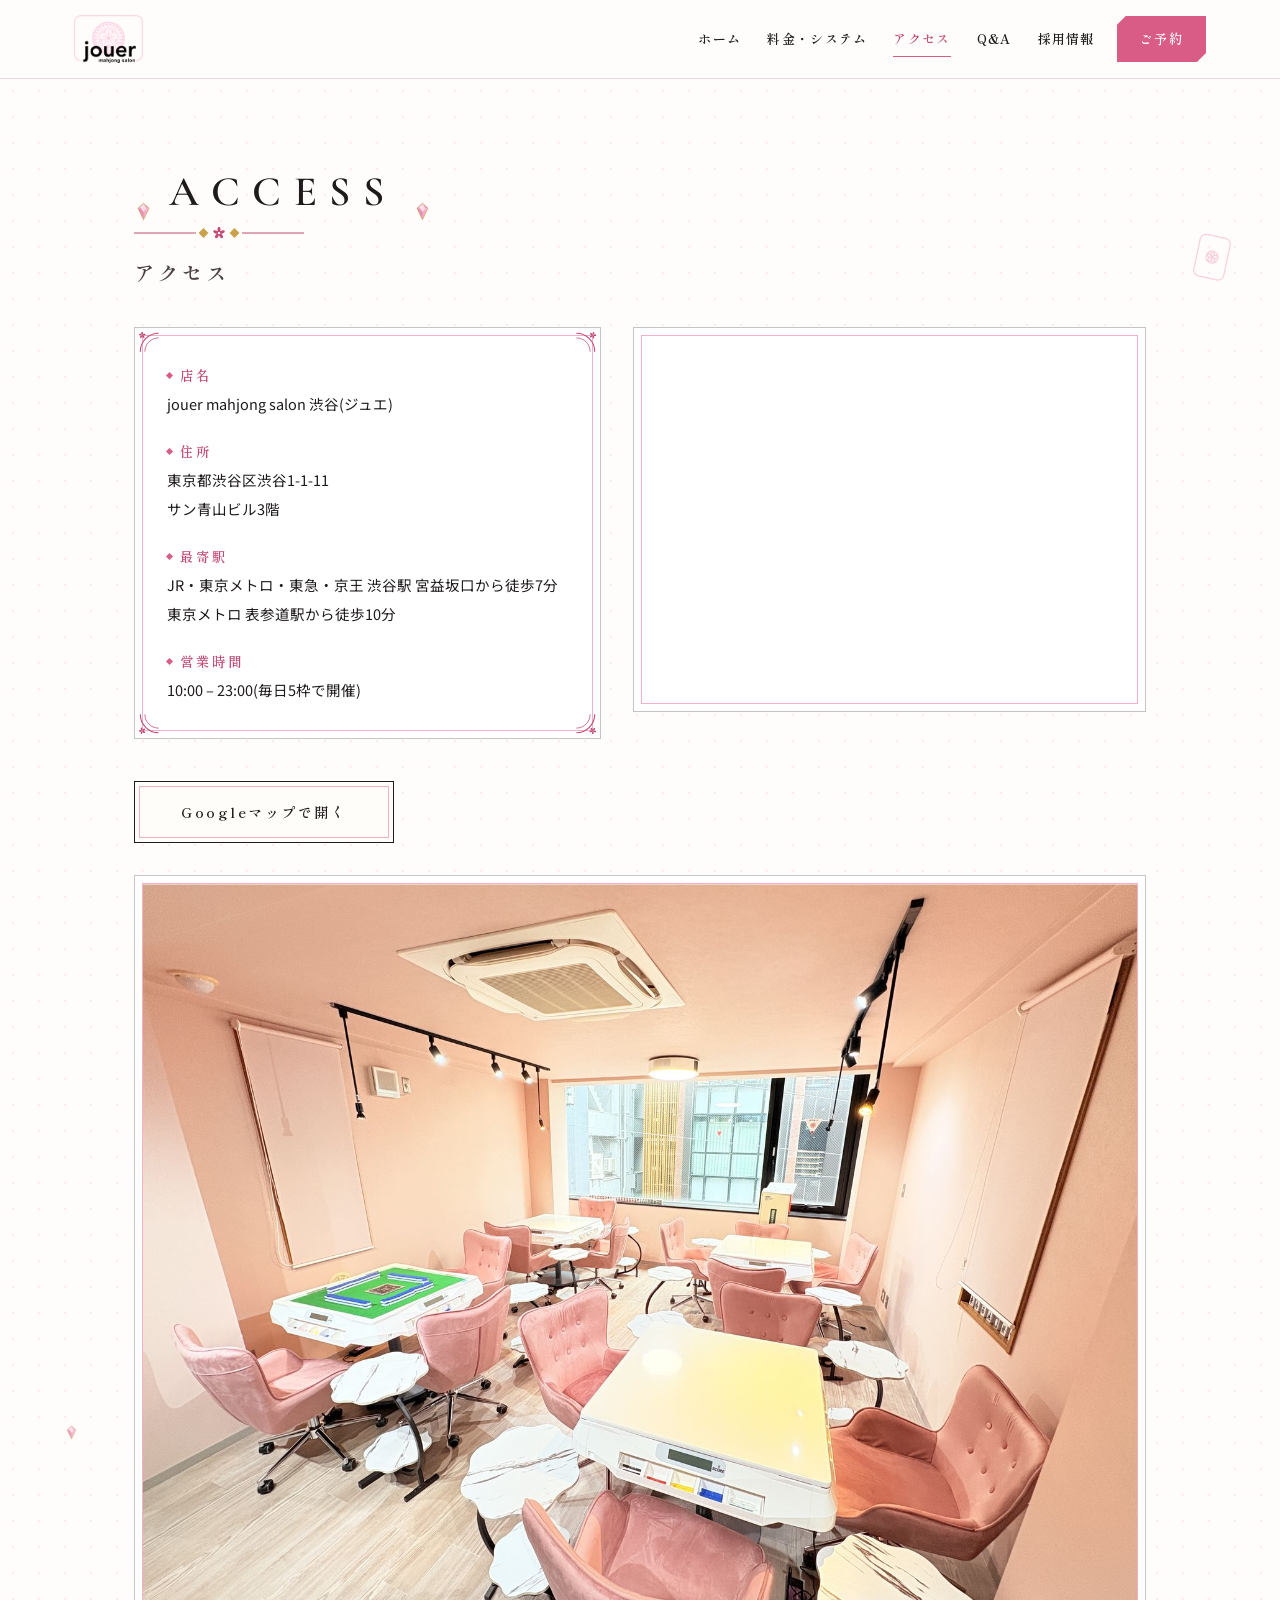
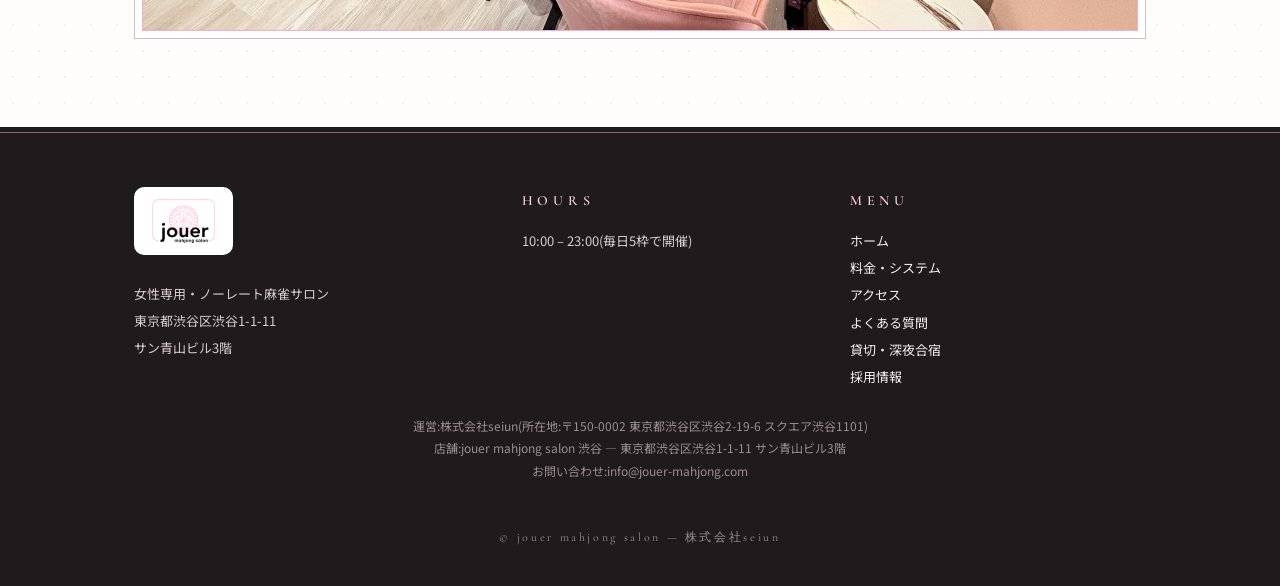
==== access.html @ c9dafcd5 "料金体系全面改定:1人あたり課金へ転換(v22 phase1: price/index/faq) 旧おひとり参加レッスン(人数連動精算)・お友だちとレッスン・セット利用を廃止し、 講習パック3種(初級" ====
<!DOCTYPE html>
<html lang="ja">
<head>
<meta charset="UTF-8">
<meta name="viewport" content="width=device-width, initial-scale=1.0">
<title>アクセス|jouer mahjong salon 渋谷</title>
<meta name="description" content="渋谷の女性専用・ノーレート麻雀サロン jouer(ジュエ)。1卓に1人のトレーナーがついて、ゼロから麻雀を楽しく学べます。賭け事なし・初心者歓迎。">
<!-- ▼▼ 正式公開時にこの1行を削除 ▼▼ -->
<meta name="robots" content="noindex,nofollow">
<link rel="icon" href="logo.png">
<link rel="apple-touch-icon" href="logo.png">
<meta property="og:type" content="website">
<meta property="og:title" content="アクセス|jouer mahjong salon 渋谷">
<meta property="og:description" content="渋谷の女性専用・ノーレート麻雀サロン jouer(ジュエ)。1卓に1人のトレーナーがついて、ゼロから麻雀を楽しく学べます。賭け事なし・初心者歓迎。">
<meta property="og:image" content="https://jouer-mahjong.com/logo.png">

<link rel="preconnect" href="https://fonts.googleapis.com">
<link rel="preconnect" href="https://fonts.gstatic.com" crossorigin>
<link href="https://fonts.googleapis.com/css2?family=Shippori+Mincho:wght@500;600;700&family=Cormorant+Garamond:wght@500;600&family=Noto+Sans+JP:wght@400;500;700&display=swap" rel="stylesheet">
<link rel="stylesheet" href="style.css">
</head>
<body>
<header class="site-head">
  <i class="prog" id="prog" aria-hidden="true"></i>
  <div class="head-in">
    <a class="brand" href="index.html" aria-label="jouer mahjong salon 渋谷 ホーム">
      <img class="logo-img" src="logo.png" alt="jouer mahjong salon">
    </a>
    <nav class="gnav" aria-label="メイン">
      <a href="index.html">ホーム</a><a href="price.html">料金・システム</a><a href="access.html" class="on">アクセス</a><a href="faq.html">Q&amp;A</a><a href="recruit.html">採用情報</a>
      <a class="cta" href="reserve.html">ご予約</a>
    </nav>
  </div>
</header>
<main>

<section class="rel">
  <span class="deco" style="top:10%;right:4%;width:34px;transform:rotate(12deg);opacity:.55" aria-hidden="true"><span class="deco-in" style="--fd:8s"><svg viewBox="0 0 40 54" fill="none" stroke="#F2AFC8" stroke-width="1.5" xmlns="http://www.w3.org/2000/svg" aria-hidden="true"><rect x="2" y="2" width="36" height="50" rx="7"/><circle cx="20" cy="27" r="7"/><ellipse cx="20" cy="23.4" rx="1.7" ry="2.9" transform="rotate(0 20 27)"/><ellipse cx="20" cy="23.4" rx="1.7" ry="2.9" transform="rotate(72 20 27)"/><ellipse cx="20" cy="23.4" rx="1.7" ry="2.9" transform="rotate(144 20 27)"/><ellipse cx="20" cy="23.4" rx="1.7" ry="2.9" transform="rotate(216 20 27)"/><ellipse cx="20" cy="23.4" rx="1.7" ry="2.9" transform="rotate(288 20 27)"/></svg></span></span>
  <span class="deco" style="bottom:16%;left:5%;width:15px;opacity:.7" aria-hidden="true"><span class="deco-in" style="--fd:7s"><svg viewBox="0 0 24 24" xmlns="http://www.w3.org/2000/svg" aria-hidden="true"><polygon points="12,1.5 19,8 12,22.5 5,8" fill="#F09EC2"/><polygon points="12,1.5 15.8,8 12,12.5 8.2,8" fill="#FBD3E4"/><polygon points="5,8 8.2,8 12,12.5 12,22.5" fill="#E27DA4"/><polygon points="19,8 15.8,8 12,12.5" fill="#F7BAD4"/><polygon points="12,1.5 8.2,8 5,8" fill="#F4AACB"/><polygon points="12,1.5 15.8,8 19,8" fill="#E890B4"/><polygon points="12,1.5 19,8 12,22.5 5,8" fill="none" stroke="#C9A24B" stroke-width="0.9" stroke-linejoin="round"/><circle cx="9.7" cy="6.2" r="1.1" fill="#fff" opacity=".95"/></svg></span></span>
  <div class="wrap">
    <div class="sec-head" data-reveal><p class="sec-en"><span class="fl"><svg viewBox="0 0 24 24" xmlns="http://www.w3.org/2000/svg" aria-hidden="true"><polygon points="12,1.5 19,8 12,22.5 5,8" fill="#F09EC2"/><polygon points="12,1.5 15.8,8 12,12.5 8.2,8" fill="#FBD3E4"/><polygon points="5,8 8.2,8 12,12.5 12,22.5" fill="#E27DA4"/><polygon points="19,8 15.8,8 12,12.5" fill="#F7BAD4"/><polygon points="12,1.5 8.2,8 5,8" fill="#F4AACB"/><polygon points="12,1.5 15.8,8 19,8" fill="#E890B4"/><polygon points="12,1.5 19,8 12,22.5 5,8" fill="none" stroke="#C9A24B" stroke-width="0.9" stroke-linejoin="round"/><circle cx="9.7" cy="6.2" r="1.1" fill="#fff" opacity=".95"/></svg></span>ACCESS<span class="fl"><svg viewBox="0 0 24 24" xmlns="http://www.w3.org/2000/svg" aria-hidden="true"><polygon points="12,1.5 19,8 12,22.5 5,8" fill="#F09EC2"/><polygon points="12,1.5 15.8,8 12,12.5 8.2,8" fill="#FBD3E4"/><polygon points="5,8 8.2,8 12,12.5 12,22.5" fill="#E27DA4"/><polygon points="19,8 15.8,8 12,12.5" fill="#F7BAD4"/><polygon points="12,1.5 8.2,8 5,8" fill="#F4AACB"/><polygon points="12,1.5 15.8,8 19,8" fill="#E890B4"/><polygon points="12,1.5 19,8 12,22.5 5,8" fill="none" stroke="#C9A24B" stroke-width="0.9" stroke-linejoin="round"/><circle cx="9.7" cy="6.2" r="1.1" fill="#fff" opacity=".95"/></svg></span></p><div class="sec-orn"><svg viewBox="0 0 170 12" fill="none" xmlns="http://www.w3.org/2000/svg" aria-hidden="true"><line x1="0" y1="6" x2="62" y2="6" stroke="#C24A73" stroke-width="1"/><rect x="66" y="2.5" width="7" height="7" transform="rotate(45 69.5 6)" fill="#C9A24B"/><ellipse cx="85" cy="2.6" rx="1.5" ry="2.7" transform="rotate(0 85 6)" fill="#C24A73"/><ellipse cx="85" cy="2.6" rx="1.5" ry="2.7" transform="rotate(72 85 6)" fill="#C24A73"/><ellipse cx="85" cy="2.6" rx="1.5" ry="2.7" transform="rotate(144 85 6)" fill="#C24A73"/><ellipse cx="85" cy="2.6" rx="1.5" ry="2.7" transform="rotate(216 85 6)" fill="#C24A73"/><ellipse cx="85" cy="2.6" rx="1.5" ry="2.7" transform="rotate(288 85 6)" fill="#C24A73"/><circle cx="85" cy="6" r="1.1" fill="#fff"/><rect x="97" y="2.5" width="7" height="7" transform="rotate(45 100.5 6)" fill="#C9A24B"/><line x1="108" y1="6" x2="170" y2="6" stroke="#C24A73" stroke-width="1"/></svg></div><h2>アクセス</h2></div>
    <div class="acc-grid" style="margin-top:8px">
      <div class="frp " data-reveal="deal"><i class="cnr cnr1" aria-hidden="true"><svg viewBox="0 0 34 34" fill="none" xmlns="http://www.w3.org/2000/svg" aria-hidden="true"><path d="M3 27 C3 13.7 13.7 3 27 3" stroke="#C24A73" stroke-width="1.4"/><path d="M9 27 C9 17 17 9 27 9" stroke="#C24A73" stroke-width="1"/><ellipse cx="5.5" cy="2.9" rx="1.1" ry="1.9" transform="rotate(0 5.5 5.5)" fill="#C24A73"/><ellipse cx="5.5" cy="2.9" rx="1.1" ry="1.9" transform="rotate(72 5.5 5.5)" fill="#C24A73"/><ellipse cx="5.5" cy="2.9" rx="1.1" ry="1.9" transform="rotate(144 5.5 5.5)" fill="#C24A73"/><ellipse cx="5.5" cy="2.9" rx="1.1" ry="1.9" transform="rotate(216 5.5 5.5)" fill="#C24A73"/><ellipse cx="5.5" cy="2.9" rx="1.1" ry="1.9" transform="rotate(288 5.5 5.5)" fill="#C24A73"/><circle cx="5.5" cy="5.5" r=".9" fill="#C24A73"/></svg></i><i class="cnr cnr2" aria-hidden="true"><svg viewBox="0 0 34 34" fill="none" xmlns="http://www.w3.org/2000/svg" aria-hidden="true"><path d="M3 27 C3 13.7 13.7 3 27 3" stroke="#C24A73" stroke-width="1.4"/><path d="M9 27 C9 17 17 9 27 9" stroke="#C24A73" stroke-width="1"/><ellipse cx="5.5" cy="2.9" rx="1.1" ry="1.9" transform="rotate(0 5.5 5.5)" fill="#C24A73"/><ellipse cx="5.5" cy="2.9" rx="1.1" ry="1.9" transform="rotate(72 5.5 5.5)" fill="#C24A73"/><ellipse cx="5.5" cy="2.9" rx="1.1" ry="1.9" transform="rotate(144 5.5 5.5)" fill="#C24A73"/><ellipse cx="5.5" cy="2.9" rx="1.1" ry="1.9" transform="rotate(216 5.5 5.5)" fill="#C24A73"/><ellipse cx="5.5" cy="2.9" rx="1.1" ry="1.9" transform="rotate(288 5.5 5.5)" fill="#C24A73"/><circle cx="5.5" cy="5.5" r=".9" fill="#C24A73"/></svg></i><i class="cnr cnr3" aria-hidden="true"><svg viewBox="0 0 34 34" fill="none" xmlns="http://www.w3.org/2000/svg" aria-hidden="true"><path d="M3 27 C3 13.7 13.7 3 27 3" stroke="#C24A73" stroke-width="1.4"/><path d="M9 27 C9 17 17 9 27 9" stroke="#C24A73" stroke-width="1"/><ellipse cx="5.5" cy="2.9" rx="1.1" ry="1.9" transform="rotate(0 5.5 5.5)" fill="#C24A73"/><ellipse cx="5.5" cy="2.9" rx="1.1" ry="1.9" transform="rotate(72 5.5 5.5)" fill="#C24A73"/><ellipse cx="5.5" cy="2.9" rx="1.1" ry="1.9" transform="rotate(144 5.5 5.5)" fill="#C24A73"/><ellipse cx="5.5" cy="2.9" rx="1.1" ry="1.9" transform="rotate(216 5.5 5.5)" fill="#C24A73"/><ellipse cx="5.5" cy="2.9" rx="1.1" ry="1.9" transform="rotate(288 5.5 5.5)" fill="#C24A73"/><circle cx="5.5" cy="5.5" r=".9" fill="#C24A73"/></svg></i><i class="cnr cnr4" aria-hidden="true"><svg viewBox="0 0 34 34" fill="none" xmlns="http://www.w3.org/2000/svg" aria-hidden="true"><path d="M3 27 C3 13.7 13.7 3 27 3" stroke="#C24A73" stroke-width="1.4"/><path d="M9 27 C9 17 17 9 27 9" stroke="#C24A73" stroke-width="1"/><ellipse cx="5.5" cy="2.9" rx="1.1" ry="1.9" transform="rotate(0 5.5 5.5)" fill="#C24A73"/><ellipse cx="5.5" cy="2.9" rx="1.1" ry="1.9" transform="rotate(72 5.5 5.5)" fill="#C24A73"/><ellipse cx="5.5" cy="2.9" rx="1.1" ry="1.9" transform="rotate(144 5.5 5.5)" fill="#C24A73"/><ellipse cx="5.5" cy="2.9" rx="1.1" ry="1.9" transform="rotate(216 5.5 5.5)" fill="#C24A73"/><ellipse cx="5.5" cy="2.9" rx="1.1" ry="1.9" transform="rotate(288 5.5 5.5)" fill="#C24A73"/><circle cx="5.5" cy="5.5" r=".9" fill="#C24A73"/></svg></i><dl class="def">
        <dt>店名</dt>
        <dd>jouer mahjong salon 渋谷(ジュエ)</dd>
        <dt>住所</dt>
        <dd>東京都渋谷区渋谷1-1-11<br>サン青山ビル3階</dd>
        <dt>最寄駅</dt>
        <dd>JR・東京メトロ・東急・京王 渋谷駅 宮益坂口から徒歩7分<br>東京メトロ 表参道駅から徒歩10分</dd>
        <dt>営業時間</dt>
        <dd>10:00 – 23:00(毎日5枠で開催)</dd>
      </dl></div>
      <div class="map-frame" data-reveal>
        <iframe src="https://maps.google.com/maps?q=jouer%20mahjong%20salon%20%E6%B8%8B%E8%B0%B7%E5%8C%BA%E6%B8%8B%E8%B0%B71-1-11&z=17&output=embed" loading="lazy" title="jouer mahjong salon 渋谷の地図" referrerpolicy="no-referrer-when-downgrade"></iframe>
      </div>
      <!-- ▼▼ 編集OK:Googleマップ共有リンク 差し替え済み ▼▼ -->
      <p style="margin-top:10px"><a class="btn" href="https://share.google/EX7jSMPCL6X9i9RC0" target="_blank" rel="noopener">Googleマップで開く</a></p>
      <!-- ▲▲ 編集OK ▲▲ -->
    </div>
    <div class="photo-frame" data-reveal style="margin-top:32px"><img src="interior.jpg" alt="jouerの店内。ピンクを基調とした空間に全自動麻雀卓が並ぶ" loading="lazy"></div>
  </div>
</section>
</main>
<footer>
  <div class="wrap">
    <div class="foot-grid">
      <div>
        <span class="foot-logo"><img src="logo.png" alt="jouer mahjong salon"></span>
        <!-- ▼▼ 編集OK:住所 ▼▼ -->
        <p style="margin-top:16px">女性専用・ノーレート麻雀サロン<br>東京都渋谷区渋谷1-1-11<br>サン青山ビル3階</p>
        <!-- ▲▲ 編集OK:住所 ▲▲ -->
      </div>
      <div>
        <h4>HOURS</h4>
        <!-- ▼▼ 編集OK:営業時間 ▼▼ -->
        <p>10:00 – 23:00(毎日5枠で開催)</p>
        <!-- ▲▲ 編集OK:営業時間 ▲▲ -->
      </div>
      <div>
        <h4>MENU</h4>
        <ul>
          <li><a href="index.html">ホーム</a></li>
          <li><a href="price.html">料金・システム</a></li>
          <li><a href="access.html">アクセス</a></li>
          <li><a href="faq.html">よくある質問</a></li>
          <li><a href="index.html#charter">貸切・深夜合宿</a></li>
          <li><a href="recruit.html">採用情報</a></li>
        </ul>
      </div>
    </div>
    <!-- ▼▼ 編集OK:運営者情報 ▼▼ -->
    <p style="text-align:center;font-size:12px;color:#9a8d93;margin-top:24px;line-height:1.9">運営:株式会社seiun(所在地:〒150-0002 東京都渋谷区渋谷2-19-6 スクエア渋谷1101)<br>店舗:jouer mahjong salon 渋谷 — 東京都渋谷区渋谷1-1-11 サン青山ビル3階<br>お問い合わせ:<a href="mailto:info@jouer-mahjong.com" style="color:#9a8d93">info@jouer-mahjong.com</a></p>
    <!-- ▲▲ 編集OK:運営者情報 ▲▲ -->
    <p class="copy">© jouer mahjong salon — 株式会社seiun</p>
  </div>
  <script src="app.js"></script>
</footer>
</body>
</html>
---- style.css ----
/* ============================================
   jouer 公式サイト スタイルシート
   色や余白は下の :root の変数を書き換えると
   サイト全体に反映されます
   ============================================ */

:root{
  --pink:#F7CFDD; --pink-mid:#F2AFC8; --pink-soft:#FBE9F0; --pink-bg:#FDF2F6;
  --ivory:#FFFDFA; --ivory2:#F6EFDF; --paper:#FFFDFB;
  --ink:#1F1B1C; --rose:#D95C86; --rose-deep:#C24A73;
  --gold:#C9A24B; --gold-l:#E8D19A;
  --gray:#8C8288; --line:#F2D8E2; --hair:rgba(31,27,28,.26);
  --disp:'Shippori Mincho','Noto Serif JP',serif;
  --latin:'Cormorant Garamond',serif;
  --body:'Noto Sans JP',sans-serif;
  --ease:cubic-bezier(.22,1,.36,1);
  --spring:cubic-bezier(.34,1.45,.64,1);
}
*{margin:0;padding:0;box-sizing:border-box}
html{scroll-behavior:smooth}
body{
  font-family:var(--body);color:var(--ink);line-height:2;font-size:15px;
  background-color:var(--paper);
  background-image:radial-gradient(rgba(242,175,200,.25) 1px,transparent 1.4px);
  background-size:26px 26px;
  -webkit-font-smoothing:antialiased;
}
img{max-width:100%;display:block}
a{color:var(--rose-deep);text-decoration:none}
a:hover{opacity:.8}
::selection{background:var(--pink);color:var(--ink)}
:focus-visible{outline:3px solid var(--rose);outline-offset:2px}
.wrap{max-width:1060px;margin:0 auto;padding:0 24px;position:relative;z-index:2}
.rel{position:relative;overflow:hidden}

/* ══ 牌(実物の牌のみに使用・平面の二重罫意匠) ══ */
.pai{
  position:relative;
  background:var(--ivory);
  border:1px solid var(--hair);
  border-radius:10px;
  box-shadow:0 4px 14px rgba(217,92,134,.08);
}
.pai::before{
  content:"";position:absolute;inset:4px;
  border:1px solid var(--pink-mid);border-radius:6px;
  pointer-events:none;
}
.pai-back{
  background:var(--pink-soft);
  border:1px solid rgba(194,74,115,.4);
}
.pai-back::before{border-color:#E9A8C2}

/* ══ 装飾フレーム(コンテンツパネル) ══ */
.frp{
  position:relative;background:#fff;border:1px solid var(--hair);
  padding:34px 32px;
  transition:transform .45s var(--ease),box-shadow .45s var(--ease);
}
.frp::before{
  content:"";position:absolute;inset:7px;border:1px solid var(--pink-mid);pointer-events:none;
}
.frp:hover{transform:translateY(-4px);box-shadow:0 18px 34px rgba(217,92,134,.14)}
.cnr{position:absolute;width:26px;height:26px;z-index:1;pointer-events:none}
.cnr svg{width:100%;height:100%;display:block}
.cnr1{top:3px;left:3px}
.cnr2{top:3px;right:3px;transform:rotate(90deg)}
.cnr3{bottom:3px;right:3px;transform:rotate(180deg)}
.cnr4{bottom:3px;left:3px;transform:rotate(270deg)}
.frp-soft{background:var(--ivory)}

/* ══ 浮遊デコ ══ */
.deco{position:absolute;pointer-events:none;z-index:1}
.deco svg{width:100%;height:100%;display:block}
.deco-in{animation:flo var(--fd,8s) ease-in-out infinite alternate}
@keyframes flo{from{transform:translateY(-7px) rotate(-1.5deg)}to{transform:translateY(9px) rotate(1.5deg)}}

/* ══ header ══ */
.site-head{position:sticky;top:0;z-index:60;background:rgba(255,253,251,.94);backdrop-filter:blur(8px);border-bottom:1px solid var(--line);transition:box-shadow .3s}
.site-head.sc{box-shadow:0 4px 18px rgba(217,92,134,.10)}
.head-in{display:flex;align-items:center;justify-content:space-between;gap:12px;padding:15px 24px;max-width:1180px;margin:0 auto;transition:padding .3s}
.site-head.sc .head-in{padding-top:9px;padding-bottom:9px}
.brand{display:flex;align-items:center;gap:11px;color:var(--ink)}
.brand svg{width:36px;height:36px;flex:none;transition:transform .6s var(--ease)}
.brand:hover svg{transform:rotate(72deg)}
.brand:hover{opacity:1}
.brand .bn{font-family:var(--latin);font-weight:600;font-size:26px;letter-spacing:.06em;line-height:1}
.brand .bs{font-family:var(--latin);font-weight:500;font-size:10.5px;letter-spacing:.3em;color:var(--gray);display:block;margin-top:2px}
.gnav{display:flex;align-items:center;gap:2px;flex-wrap:wrap;justify-content:flex-end}
.gnav a{font-family:var(--disp);font-weight:600;font-size:13px;letter-spacing:.1em;color:var(--ink);padding:8px 12px;position:relative;transition:color .25s}
.gnav a::after{content:"";position:absolute;left:12px;right:12px;bottom:3px;height:1px;background:var(--rose);transform:scaleX(0);transform-origin:center;transition:transform .3s var(--ease)}
.gnav a:hover{opacity:1;color:var(--rose-deep)}
.gnav a:hover::after{transform:scaleX(1)}
.gnav a.on{color:var(--rose-deep)}
.gnav a.on::after{transform:scaleX(1)}
.gnav a.cta{background:var(--rose);color:#fff;padding:10px 22px;margin-left:8px;letter-spacing:.16em;
  clip-path:polygon(9px 0,100% 0,100% calc(100% - 9px),calc(100% - 9px) 100%,0 100%,0 9px);
  transition:background .25s}
.gnav a.cta::after{display:none}
.gnav a.cta:hover{background:var(--rose-deep);color:#fff}

/* ══ opening(理牌) ══ */
.open-ov{display:none}
.op-show .open-ov{
  display:flex;position:fixed;inset:0;z-index:100;
  background-color:var(--pink-bg);
  background-image:radial-gradient(rgba(242,175,200,.3) 1px,transparent 1.4px);
  background-size:26px 26px;
  flex-direction:column;align-items:center;justify-content:center;gap:36px;cursor:pointer;
  transition:opacity .45s ease,visibility .45s;
}
.open-ov.end{opacity:0;visibility:hidden;pointer-events:none}
.op-tiles{display:flex;gap:12px}
.op-t{width:52px;height:70px;border-radius:10px;opacity:0}
.op-show .op-t{animation:riipai .65s var(--spring) forwards}
.op-t:nth-child(1){animation-delay:.05s;--sx:-70px;--sr:-24deg}
.op-t:nth-child(2){animation-delay:.15s;--sx:40px;--sr:18deg}
.op-t:nth-child(3){animation-delay:.25s;--sx:-30px;--sr:12deg}
.op-t:nth-child(4){animation-delay:.35s;--sx:60px;--sr:-16deg}
.op-t:nth-child(5){animation-delay:.45s;--sx:-50px;--sr:22deg}
@keyframes riipai{
  from{opacity:0;transform:translate(var(--sx),-46px) rotate(var(--sr))}
  to{opacity:1;transform:translate(0,0) rotate(0)}
}
.op-t .om{position:absolute;inset:0;display:grid;place-items:center}
.op-t .om svg{width:60%;height:auto}
.op-brand{display:flex;align-items:center;gap:14px;opacity:0;animation:fadeUp .7s var(--ease) 1s forwards}
.op-brand svg{width:46px;height:46px}
.op-brand span{font-family:var(--latin);font-weight:600;font-size:40px;letter-spacing:.08em}
.op-skip{font-family:var(--latin);font-size:12px;color:var(--gray);letter-spacing:.34em;opacity:0;animation:fadeUp .6s ease 1.3s forwards}

/* ══ buttons ══ */
.btn{
  position:relative;display:inline-block;
  font-family:var(--disp);font-weight:600;font-size:14px;letter-spacing:.18em;
  padding:16px 46px;border:1px solid var(--ink);background:var(--ivory);color:var(--ink);
  transition:background .3s,color .3s,border-color .3s,transform .15s;
}
.btn::before{content:"";position:absolute;inset:4px;border:1px solid var(--pink-mid);pointer-events:none;transition:border-color .3s}
.btn:hover{background:var(--rose);color:#fff;border-color:var(--rose);opacity:1;transform:translateY(-2px)}
.btn:hover::before{border-color:rgba(255,255,255,.55)}
.btn-fill{background:var(--rose);color:#fff;border-color:var(--rose)}
.btn-fill::before{border-color:rgba(255,255,255,.55)}
.btn-fill:hover{background:var(--rose-deep);border-color:var(--rose-deep)}

/* ══ sections / 見出し ══ */
section{padding:88px 0}
.sec-head{margin-bottom:34px}
.sec-head.ctr{text-align:center}
.sec-en{font-family:var(--latin);font-weight:600;font-size:clamp(30px,4.6vw,42px);letter-spacing:.3em;line-height:1.2;display:flex;align-items:center;gap:16px}
.sec-head.ctr .sec-en{justify-content:center}
.sec-en .fl{width:19px;height:19px;flex:none;opacity:.85}
.sec-orn{margin:10px 0 12px;height:12px;display:flex}
.sec-head.ctr .sec-orn{justify-content:center}
.sec-orn svg{height:12px;width:170px}
h2{font-family:var(--disp);font-weight:600;font-size:clamp(17px,2.4vw,21px);letter-spacing:.14em;color:#4a4145}
h3{font-family:var(--disp);font-weight:600;font-size:17.5px;letter-spacing:.06em}
.lead{max-width:640px;color:#4a4145;font-size:14.5px}
.sec-head.ctr .lead{margin:14px auto 0}
.no-chips{display:flex;justify-content:center;flex-wrap:wrap;gap:10px;margin:16px 0 18px}
.no-chip{position:relative;display:inline-block;padding:9px 20px;border:1px solid var(--hair);background:#fff;font-family:var(--disp);font-weight:600;font-size:13px;letter-spacing:.1em;color:var(--ink)}
.no-chip::before{content:"";position:absolute;inset:4px;border:1px solid var(--pink-mid);pointer-events:none}
.no-chip::after{content:"";position:absolute;inset:0;pointer-events:none;background:linear-gradient(to top right,transparent calc(50% - 1.2px),var(--pink-mid) calc(50% - 1.2px),var(--pink-mid) calc(50% + 1.2px),transparent calc(50% + 1.2px))}

/* ══ hero ══ */
.hero{position:relative;overflow:hidden;background:var(--pink-bg);padding:108px 0 100px;border-bottom:1px solid var(--line)}
.hero .wrap{position:relative;z-index:2}
#petals{position:absolute;inset:0;z-index:1;pointer-events:none}
.hero-mark{position:absolute;right:-140px;top:50%;width:540px;height:540px;opacity:.55;pointer-events:none;transform:translateY(calc(-50% + var(--py,0px)))}
.mark-in{opacity:0;animation:markIn 1.3s .1s var(--ease) forwards}
.hero-mark svg{width:100%;height:100%;animation:spin 140s linear infinite}
@keyframes spin{to{transform:rotate(360deg)}}
@keyframes markIn{from{opacity:0;transform:scale(.82)}to{opacity:1;transform:scale(1)}}
.hero-note{font-family:var(--latin);font-weight:600;font-size:14px;letter-spacing:.42em;color:var(--rose-deep);text-transform:uppercase;display:flex;align-items:center;gap:12px}
.hero-note .fl{width:15px;height:15px}
h1{font-family:var(--disp);font-weight:700;font-size:clamp(30px,5.4vw,47px);line-height:1.72;letter-spacing:.1em;margin:20px 0 22px}
.u{background:linear-gradient(transparent 72%,var(--pink) 72%)}
.ln{display:block;overflow:hidden;padding-bottom:.1em;margin-bottom:-.1em}
.ln>span{display:inline-block;transform:translateY(115%);animation:rise 1s var(--ease) forwards}
.ln:nth-child(1)>span{animation-delay:.2s}
.ln:nth-child(2)>span{animation-delay:.38s}
@keyframes rise{to{transform:translateY(0)}}
.hero p,.hero-btns,.hero-tags,.hero-note{opacity:0;animation:fadeUp .8s var(--ease) forwards}
.hero-note{animation-delay:.08s}
.hero p{animation-delay:.68s}
.hero-btns{animation-delay:.85s}
.hero-tags{animation-delay:1.02s}
@keyframes fadeUp{from{opacity:0;transform:translateY(20px)}to{opacity:1;transform:none}}
.hero p{max-width:540px;color:#4a4145;font-size:14.5px}
.hero-btns{display:flex;gap:16px;flex-wrap:wrap;margin-top:34px}
.hero-tags{display:flex;gap:10px;flex-wrap:wrap;margin-top:28px}
.hero-tags span,.chips span{
  font-family:var(--disp);font-weight:600;font-size:12px;letter-spacing:.1em;
  background:#fff;border:1px solid var(--rose);color:var(--rose-deep);padding:6px 16px;
  clip-path:polygon(8px 0,100% 0,100% calc(100% - 8px),calc(100% - 8px) 100%,0 100%,0 8px);
}
.hero-tags span{opacity:0;transform:scale(.5);animation:pop .55s var(--spring) forwards}
.hero-tags span:nth-child(1){animation-delay:1.06s}
.hero-tags span:nth-child(2){animation-delay:1.16s}
.hero-tags span:nth-child(3){animation-delay:1.26s}
.hero-tags span:nth-child(4){animation-delay:1.36s}
@keyframes pop{to{opacity:1;transform:scale(1)}}

/* ══ marquee ══ */
.marquee{overflow:hidden;border-block:1px solid var(--hair);padding:16px 0;background:#fff;position:relative}
.marquee::before,.marquee::after{content:"";position:absolute;left:0;right:0;height:1px;background:var(--pink-mid)}
.marquee::before{top:4px}.marquee::after{bottom:4px}
.mq-track{display:flex;align-items:center;gap:40px;width:max-content;animation:mq 30s linear infinite}
.mq-track span{font-family:var(--latin);font-weight:600;letter-spacing:.4em;font-size:14px;color:var(--ink);white-space:nowrap}
.mq-track svg{width:15px;height:15px;flex:none}
@keyframes mq{to{transform:translateX(-50%)}}

/* ══ scroll reveal ══ */
.js [data-reveal]{opacity:0;transform:translateY(36px);transition:opacity .8s var(--ease),transform .8s var(--ease)}
.js [data-reveal="deal"]{transform:translateY(52px) rotate(3.5deg) scale(.95);transition:opacity .7s var(--ease),transform .7s var(--spring)}
.js [data-reveal].in{opacity:1;transform:none}
.js .grid>[data-reveal]:nth-child(2){transition-delay:.12s}
.js .grid>[data-reveal]:nth-child(3){transition-delay:.24s}

/* ══ story(東南西北) ══ */
.story-head{text-align:center;padding-bottom:8px}
.chap{padding:100px 0;position:relative;overflow:hidden}
.chap:nth-of-type(even){background:var(--pink-bg)}
.chap-in{display:flex;gap:48px;align-items:flex-start}
.wind{flex:none;width:90px;height:120px;border-radius:12px;display:grid;place-items:center}
.wind svg{width:72%;height:auto}
.chap-body{max-width:580px}
.chap-ttl{font-family:var(--disp);font-weight:700;font-size:clamp(23px,3.4vw,30px);letter-spacing:.1em;margin:0 0 16px;line-height:1.7}
.chap p{color:#4a4145;font-size:14.5px}
.chips{display:flex;gap:10px;flex-wrap:wrap;margin-top:20px}
.chap:nth-of-type(even) .chips span{background:var(--ivory)}
.chap-deco{position:absolute;width:320px;height:320px;opacity:.16;pointer-events:none;right:-100px;bottom:-100px}
.chap:nth-of-type(even) .chap-deco{right:auto;left:-100px}

/* ══ スクロール進捗バー ══ */
.prog{position:absolute;left:0;bottom:-1px;height:2px;width:0;background:linear-gradient(90deg,var(--pink-mid),var(--rose));z-index:1;pointer-events:none}

/* ══ 写真ワイプ表示 ══ */
.js .photo-frame img{clip-path:inset(0 100% 0 0);transition:clip-path 1.1s var(--ease) .15s}
.js .photo-frame.in img{clip-path:inset(0 0 0 0)}

/* ══ 写真フレーム ══ */
.photo-frame{border:1px solid var(--hair);padding:8px;background:#fff;position:relative;margin-top:28px}
.photo-frame::before{content:"";position:absolute;inset:7px;border:1px solid var(--pink-mid);pointer-events:none;z-index:1}
.photo-frame img{width:100%;display:block}

/* ══ スタッフ紹介 ══ */
.staff-card{text-align:center;padding:30px 22px}
.st-ph{width:130px;height:130px;border-radius:50%;overflow:hidden;margin:0 auto 18px;border:1px solid var(--hair);background:var(--pink-soft);display:grid;place-items:center;position:relative}
.st-ph::after{content:"";position:absolute;inset:4px;border:1px solid var(--pink-mid);border-radius:50%;pointer-events:none}
.st-ph img{width:100%;height:100%;object-fit:cover}
.st-ph svg{width:56%;height:auto}
.st-name{font-family:var(--disp);font-weight:700;font-size:17px;letter-spacing:.12em}
.st-role{font-family:var(--latin);font-weight:600;font-size:12px;letter-spacing:.3em;color:var(--rose-deep);margin-top:5px;text-transform:uppercase}
.st-cm{font-size:13px;color:#4a4145;margin-top:12px;text-align:left;line-height:1.9}

/* ══ 進行レール ══ */
.rail{position:fixed;right:16px;top:50%;transform:translateY(-50%);z-index:40;display:flex;flex-direction:column;gap:10px;opacity:0;pointer-events:none;transition:opacity .4s}
.rail.vis{opacity:1;pointer-events:auto}
.rail a{width:34px;height:44px;border-radius:7px;display:grid;place-items:center;background:#fff;border:1px solid var(--line);transition:all .3s var(--ease);opacity:.65}
.rail a svg{width:21px;height:auto}
.rail a.on{border-color:var(--rose);transform:scale(1.14);background:var(--ivory);opacity:1;box-shadow:inset 0 0 0 2px #fff,inset 0 0 0 3px var(--pink-mid)}

/* ══ 深夜麻雀合宿(夜セクション) ══ */
.night{
  background-color:#231D20;
  background-image:radial-gradient(rgba(232,209,154,.12) 1px,transparent 1.4px);
  background-size:26px 26px;
  color:#F5EEF1;position:relative;overflow:hidden;
  border-block:1px solid rgba(232,209,154,.35);
}
.night .sec-en{color:#F5EEF1}
.night h2{color:#CBB9C0}
.night .lead{color:#CBB9C0}
.night .frp{background:rgba(255,253,251,.04);border-color:rgba(232,209,154,.45)}
.night .frp::before{border-color:rgba(232,209,154,.3)}
.night .frp:hover{box-shadow:0 18px 34px rgba(0,0,0,.4)}
.night .cnr svg path,.night .cnr svg ellipse,.night .cnr svg circle{stroke:var(--gold-l);fill:none}
.night .cnr svg ellipse,.night .cnr svg circle{fill:var(--gold-l);stroke:none}
.night-grid{display:grid;grid-template-columns:1.15fr 1fr;gap:34px;align-items:center}
.night-detail dt{font-family:var(--latin);font-weight:600;font-size:13px;letter-spacing:.34em;color:var(--gold-l);margin-top:18px}
.night-detail dt:first-child{margin-top:0}
.night-detail dd{font-size:15px;color:#F5EEF1}
.night-detail .big{font-family:var(--latin);font-weight:600;font-size:30px;color:var(--gold-l)}
.night-detail .big i{font-style:normal;font-size:12px;color:#CBB9C0;margin-left:8px;font-family:var(--body)}
.night .btn{background:transparent;border-color:var(--gold-l);color:var(--gold-l)}
.night .btn::before{border-color:rgba(232,209,154,.35)}
.night .btn:hover{background:var(--gold);border-color:var(--gold);color:#231D20}
.night .prov{color:#9a8d93}

/* ══ 貸切・お問い合わせ ══ */
.contact-list{list-style:none;margin-top:22px;display:grid;gap:12px}
.contact-list li{display:flex;align-items:baseline;gap:14px;font-size:14.5px;border-bottom:1px solid var(--line);padding-bottom:12px}
.contact-list .cl{font-family:var(--latin);font-weight:600;font-size:12.5px;letter-spacing:.26em;color:var(--rose-deep);flex:none;width:120px}

/* ══ 時間単価(トップ料金) ══ */
.g3{grid-template-columns:repeat(3,1fr)}
.rate{text-align:center;padding:30px 20px}
.rate .rn{font-family:var(--disp);font-weight:600;font-size:15px;letter-spacing:.14em;display:block}
.rate .yen{font-family:var(--latin);font-weight:600;font-size:34px;color:var(--rose-deep);display:block;margin-top:10px;line-height:1.3}
.rate .per{font-size:12px;color:var(--gray);display:block;margin-top:2px}
.rate small{display:block;font-size:11.5px;color:var(--gray);margin-top:10px;line-height:1.8}

/* ══ ロゴ ══ */
.logo-img{height:48px;width:auto;display:block}
.op-brand img{height:120px;width:auto}
.foot-logo{display:inline-block;background:#fff;padding:12px 18px;border-radius:10px}
.foot-logo img{height:44px;width:auto;display:block}

/* ══ style(楽しみ方) ══ */
.grid{display:grid;gap:28px}
.g2{grid-template-columns:repeat(2,1fr)}
.style-card h3{display:flex;align-items:baseline;gap:12px}
.style-card .num{font-family:var(--latin);font-weight:600;color:var(--rose-deep);font-size:24px;letter-spacing:.06em}
.style-card p{font-size:14px;color:#4a4145;margin-top:12px}
.style-card .pt{margin-top:16px;font-size:13px;background:var(--pink-soft);padding:13px 17px;color:var(--rose-deep);font-weight:700;font-family:var(--disp);letter-spacing:.04em}

/* ══ price ══ */
.price-table{width:100%;border-collapse:collapse}
.price-table th,.price-table td{padding:18px 14px;border-bottom:1px solid var(--line);text-align:left;vertical-align:top}
.price-table tr:last-child th,.price-table tr:last-child td{border-bottom:0}
.price-table th{font-family:var(--disp);font-weight:600;letter-spacing:.08em;width:42%}
.price-table td .yen{font-family:var(--latin);font-weight:600;font-size:27px;color:var(--rose-deep)}
.price-table td .per{font-size:12.5px;color:var(--gray);margin-left:7px}
.price-table small{display:block;color:var(--gray);font-size:12px;margin-top:4px;line-height:1.8}
.cmp-table{width:100%;border-collapse:collapse;min-width:560px}
.cmp-table th,.cmp-table td{padding:14px 12px;border-bottom:1px solid var(--line);text-align:left;vertical-align:top;font-size:13px}
.cmp-table tr:last-child th,.cmp-table tr:last-child td{border-bottom:0}
.cmp-table thead th{font-family:var(--disp);font-weight:600;letter-spacing:.04em;color:var(--rose-deep);font-size:13px}
.cmp-table tbody th{font-family:var(--disp);font-weight:600;letter-spacing:.02em;white-space:nowrap}
.model dt{font-family:var(--disp);font-weight:600;font-size:15px;letter-spacing:.06em}
.model dd{font-size:13.5px;color:#4a4145;margin-top:8px}
.model .total{font-family:var(--latin);font-weight:600;font-size:30px;color:var(--rose-deep);margin-top:10px}
.model .total i{font-style:normal;font-size:12px;color:var(--gray);font-weight:500;margin-left:8px;font-family:var(--body)}

/* ══ access ══ */
.acc-grid{display:grid;grid-template-columns:1fr 1.1fr;gap:32px;align-items:start}
.map-frame{overflow:hidden;aspect-ratio:4/3;border:1px solid var(--hair);position:relative;padding:8px;background:#fff}
.map-frame::before{content:"";position:absolute;inset:7px;border:1px solid var(--pink-mid);pointer-events:none;z-index:1}
.map-frame iframe{width:100%;height:100%;border:0;display:block}
.def dt{font-family:var(--disp);font-weight:600;font-size:13.5px;letter-spacing:.14em;color:var(--rose-deep);margin-top:20px;display:flex;align-items:center;gap:8px}
.def dt::before{content:"";width:5px;height:5px;background:var(--rose);transform:rotate(45deg);flex:none}
.def dd{font-size:14.5px}
.def dt:first-of-type{margin-top:0}

/* ══ faq(伏せ牌フリップ) ══ */
.qa{margin-bottom:20px;padding:0}
.qa .q{width:100%;background:none;border:0;cursor:pointer;display:flex;gap:18px;align-items:center;padding:19px 24px;font-family:var(--disp);font-weight:600;font-size:15.5px;letter-spacing:.05em;text-align:left;color:var(--ink)}
.mini-pai{flex:none;width:38px;height:50px;position:relative;perspective:500px}
.mini-pai .fc{position:absolute;inset:0;border-radius:7px;display:grid;place-items:center;backface-visibility:hidden;-webkit-backface-visibility:hidden;transition:transform .65s var(--ease)}
.mini-pai .fr{background:var(--pink-soft);border:1px solid rgba(194,74,115,.4)}
.mini-pai .fr::after{content:"";position:absolute;inset:3px;border:1px solid #E9A8C2;border-radius:4px;pointer-events:none}
.mini-pai .fr svg{width:22px;height:22px}
.mini-pai .bk{transform:rotateY(180deg);font-family:var(--disp);font-weight:700;font-size:17px;color:var(--rose-deep);background:var(--ivory);border:1px solid var(--hair)}
.mini-pai .bk::after{content:"";position:absolute;inset:3px;border:1px solid var(--pink-mid);border-radius:4px;pointer-events:none}
.qa.open .fr{transform:rotateY(-180deg)}
.qa.open .bk{transform:rotateY(0)}
.qa .qt{flex:1}
.qa .tg{margin-left:auto;flex:none;font-family:var(--latin);color:var(--rose-deep);font-size:24px;font-weight:500;line-height:1;transition:transform .4s var(--ease)}
.qa.open .tg{transform:rotate(45deg)}
.a-wrap{display:grid;grid-template-rows:0fr;transition:grid-template-rows .5s var(--ease)}
html:not(.js) .a-wrap{grid-template-rows:1fr}
.qa.open .a-wrap{grid-template-rows:1fr}
.a-wrap>div{overflow:hidden}
.qa .a{display:block;position:relative;padding:0 24px 22px 111px;font-size:14px;color:#4a4145}
.qa .a::before{content:"A";position:absolute;left:80px;top:0;font-family:var(--latin);font-weight:600;font-size:17px;color:var(--gold);line-height:1.9}

/* ══ cta band ══ */
.cta-band{background:var(--pink-bg);text-align:center;position:relative;overflow:hidden;border-top:1px solid var(--line)}
.cta-band .mini-mark{width:66px;height:66px;margin:0 auto 20px;animation:breath 6s ease-in-out infinite}
@keyframes breath{0%,100%{transform:scale(1)}50%{transform:scale(1.08)}}
.cta-band .cb-ttl{font-family:var(--disp);font-weight:700;font-size:clamp(22px,3.4vw,29px);letter-spacing:.12em;margin-bottom:16px}
.cta-band p{max-width:520px;margin:0 auto 30px;color:#4a4145;font-size:14.5px}

/* ══ footer ══ */
footer{background:var(--ink);color:#f5eef1;padding:60px 0 36px;position:relative}
footer::before{content:"";position:absolute;top:5px;left:0;right:0;height:1px;background:var(--pink-mid);opacity:.5}
.foot-grid{display:grid;grid-template-columns:1.2fr 1fr 1fr;gap:32px}
.foot-brand{display:flex;align-items:center;gap:11px}
.foot-brand svg{width:32px;height:32px}
.foot-brand .bn{font-family:var(--latin);font-weight:600;font-size:24px;color:#fff;letter-spacing:.06em}
footer h4{font-family:var(--latin);font-weight:600;font-size:14px;letter-spacing:.34em;color:var(--pink);margin-bottom:12px}
footer p,footer li{font-size:13px;line-height:2.1;color:#d9ccd2}
footer ul{list-style:none}
footer a{color:#f5eef1}
.copy{text-align:center;font-family:var(--latin);font-size:12px;color:#9a8d93;margin-top:42px;letter-spacing:.22em}
.prov{font-size:11px;color:var(--gray)}

@media(max-width:820px){
  .acc-grid,.g2,.g3,.night-grid{grid-template-columns:1fr}
  .hero{padding:76px 0 68px}
  .hero-mark{width:340px;height:340px;right:-160px;opacity:.4}
  section{padding:60px 0}
  .chap{padding:66px 0}
  .chap-in,.chap:nth-of-type(even) .chap-in{flex-direction:column;gap:24px}
  .wind{width:68px;height:90px}
  .rail{display:none}
  .deco{display:none}
  .foot-grid{grid-template-columns:1fr}
  .head-in{flex-wrap:wrap;gap:8px;padding:12px 16px}
  .gnav{width:100%;flex-wrap:nowrap;overflow-x:auto;justify-content:flex-start;-webkit-overflow-scrolling:touch;scrollbar-width:none;padding-bottom:2px}
  .gnav::-webkit-scrollbar{display:none}
  .gnav a{font-size:12.5px;padding:6px 9px;white-space:nowrap;flex:none}
  .gnav a.cta{padding:8px 16px;margin-left:2px}
  .qa .a{padding-left:55px}
  .qa .a::before{left:24px}
  .frp{padding:26px 22px}
}
@media(max-width:480px){
  body{font-size:14.5px}
  .wrap{padding:0 17px}
  section{padding:48px 0}
  .chap{padding:52px 0}
  .sec-en{font-size:24px;letter-spacing:.18em;gap:10px}
  .sec-en .fl{width:14px;height:14px}
  .sec-orn svg{width:120px}
  h1{letter-spacing:.06em}
  .hero-btns{flex-direction:column}
  .btn{width:100%;max-width:340px;text-align:center;padding:15px 20px}
  .frp{padding:22px 16px}
  .frp::before{inset:5px}
  .cnr{width:20px;height:20px}
  .price-table th,.price-table td{display:block;width:100%;padding:4px 0;border-bottom:0}
  .price-table tr{display:block;padding:13px 0;border-bottom:1px solid var(--line)}
  .price-table tr:last-child{border-bottom:0}
  .cmp-table{min-width:0}
  .cmp-table thead{display:none}
  .cmp-table tbody tr{display:block;padding:10px 0;border-bottom:1px solid var(--line)}
  .cmp-table tbody tr:last-child{border-bottom:0}
  .cmp-table th,.cmp-table td{display:block;width:100%;padding:3px 0;border-bottom:0;white-space:normal}
  .cmp-table tbody th{margin-top:6px;color:var(--rose-deep)}
  .cmp-table td::before{content:attr(data-label) "：";font-weight:600;color:var(--gray);font-size:11.5px}
  .sum-grid{flex-direction:column}
  .sum-grid .frp{max-width:none!important;width:100%}
  .sum-grid .sum-plus{width:100%;text-align:center}
  .qa .q{padding:15px 14px;gap:12px;font-size:14.5px}
  .qa .a{padding:0 14px 18px 45px}
  .qa .a::before{left:14px}
  .mini-pai{width:32px;height:42px}
  .st-ph{width:110px;height:110px}
  .night-detail .big,.model .total{font-size:26px}
  .marquee{padding:12px 0}
  .mq-track span{font-size:12px}
  .logo-img{height:40px}
  .op-brand img{height:88px}
}
@media(prefers-reduced-motion:reduce){
  *,*::before,*::after{animation-duration:.01ms!important;animation-iteration-count:1!important;transition-duration:.01ms!important}
  .ln>span{transform:none;animation:none}
  .hero p,.hero-btns,.hero-tags,.hero-note,.hero-tags span,.mark-in{opacity:1;transform:none;animation:none}
  .js [data-reveal]{opacity:1;transform:none}
  #petals{display:none}
  .open-ov{display:none!important}
}

/* ══ あそびかた診断・プランカード(price.html) ══ */
.ask{padding:30px 32px 26px}
.ask-q{font-family:var(--disp);font-weight:600;font-size:15px;letter-spacing:.1em;margin:14px 0 10px}
.ask-q:first-of-type{margin-top:0}
.ask-opts{display:flex;flex-wrap:wrap;gap:10px}
.ask-opts button{font-family:var(--disp);font-weight:600;font-size:13.5px;letter-spacing:.08em;color:var(--ink);background:#fff;border:1px solid var(--pink-mid);border-radius:999px;padding:10px 22px;cursor:pointer;transition:background .25s,border-color .25s,color .25s,transform .15s}
.ask-opts button:hover{border-color:var(--rose);transform:translateY(-1px)}
.ask-opts button.sel{background:var(--rose);border-color:var(--rose);color:#fff}
.ask-res{margin-top:16px;font-size:13.5px;font-weight:700;letter-spacing:.05em;color:var(--rose-deep);min-height:1.6em}
.plan{scroll-margin-top:120px;border-color:var(--hair)}
.plan .rec{display:none;position:absolute;top:-12px;left:22px;z-index:2;background:var(--rose);color:#fff;font-family:var(--disp);font-size:11px;font-weight:600;letter-spacing:.16em;padding:4px 14px;border-radius:999px}
.plan.pick{border-color:var(--rose);box-shadow:0 16px 36px rgba(217,92,134,.22)}
.plan.pick .rec{display:inline-block}
.plan-tag{display:inline-block;font-size:11px;letter-spacing:.14em;color:var(--rose-deep);background:var(--pink-soft);border:1px solid var(--pink-mid);border-radius:999px;padding:2px 13px;margin-bottom:12px}
.plan .pn{font-family:var(--disp);font-weight:700;font-size:19px;letter-spacing:.12em;margin-bottom:8px}
.plan .pcopy{font-size:13.5px;color:#4a4145;line-height:1.9}
.plan-price{margin-top:12px;font-family:var(--disp);font-weight:700;font-size:22px;color:var(--rose-deep);letter-spacing:.04em}
.plan-price small{font-family:var(--body);font-weight:400;font-size:11.5px;color:var(--gray);margin-left:6px;letter-spacing:.04em}
.plan ul{padding-left:1.2em;font-size:12.5px;color:#4a4145;margin-top:10px;line-height:1.9}
@media (max-width:640px){.ask{padding:22px 18px 20px}}

/* ══ v13: 章の牌を全章左側に統一(PCのみ) ══ */
@media(min-width:821px){
  #ch-1 .chap-in,#ch-3 .chap-in{flex-direction:row}
}

/* ══ v8: 筒子牌のホバーフリップ(裏はピンク面にロゴ) ══ */
.wind{position:relative;perspective:640px;background:none;border:none;box-shadow:none}
.wind::before{display:none}
.wind-in{position:absolute;inset:0;transform-style:preserve-3d;transition:transform .7s var(--ease)}
.wind:hover .wind-in{transform:rotateY(180deg)}
.wf,.wb{position:absolute;inset:0;backface-visibility:hidden;-webkit-backface-visibility:hidden;display:grid;place-items:center}
.wf svg{width:72%;height:auto}
.wb{transform:rotateY(180deg)}
.wb img{width:80%;height:auto}

/* ══ v8: CTAの正式ロゴ ══ */
.cta-band .cta-logo{height:82px;width:auto;margin:0 auto 20px;display:block;animation:breath 6s ease-in-out infinite}
@media(max-width:480px){.cta-band .cta-logo{height:64px}}
@media(max-width:480px){
  .no-chips{gap:6px}
  .no-chip{padding:7px 10px;font-size:11px;letter-spacing:.04em}
}

/* ══ 予約枠診断(レコメンダー) ══ */
.ask-opts.lv{display:grid;grid-template-columns:1fr 1fr;gap:10px}
.ask-opts.lv button{text-align:left;display:block;line-height:1.65;padding:11px 15px;border-radius:12px}
.ask-opts.lv b{display:block;font-family:var(--latin);font-weight:600;font-size:13px;letter-spacing:.14em;color:var(--rose-deep)}
.ask-opts.lv span{display:block;font-size:12.5px;color:#4a4145;margin-top:1px}
.ask-opts.lv button.sel b,.ask-opts.lv button.sel span{color:#fff}
#q3block.dis{opacity:.4;pointer-events:none}
.ask-note{font-size:12px;color:var(--gray);margin-top:16px;line-height:1.9}
.rpt-shortcut{margin:18px 0 24px;padding:14px 18px;border:1px solid var(--line)}
.rpt-ttl{font-family:var(--disp);font-weight:600;font-size:13px;letter-spacing:.06em;color:#4a4145}
.rpt-note{font-size:11.5px;color:var(--gray);margin-top:2px}
.rpt-btns{display:flex;flex-wrap:wrap;gap:8px;margin-top:10px}
.rpt-btn{display:inline-block;font-family:var(--disp);font-size:12px;letter-spacing:.04em;color:var(--rose-deep);background:#fff;border:1px solid var(--pink-mid);border-radius:999px;padding:6px 15px;text-decoration:none;cursor:pointer;transition:background .2s}
.rpt-btn:hover{background:var(--pink-soft)}
.rpt-btn.dis{color:var(--gray);border-color:var(--line);cursor:not-allowed;pointer-events:none}
.rpt-btn.rpt-link{border:0;background:none;padding:0;border-radius:0;text-decoration:underline}
.rpt-foot{font-size:11.5px;color:var(--gray);margin-top:10px}
.ak-card{margin-top:22px;border-top:1px solid var(--line);padding-top:20px}
.ak-tag{font-family:var(--disp);font-weight:600;font-size:12px;letter-spacing:.2em;color:var(--rose-deep)}
.ak-name{font-family:var(--disp);font-weight:700;font-size:19px;letter-spacing:.08em;margin-top:4px}
.ak-desc{font-size:13.5px;color:#4a4145;margin-top:6px}
.ak-price{font-family:var(--disp);font-weight:700;font-size:14px;color:var(--rose-deep);margin-top:8px}
.ak-cta{margin-top:16px}
.ak-soon{display:inline-block;font-size:13px;color:var(--gray);border:1px dashed var(--pink-mid);padding:10px 18px;letter-spacing:.04em}
@media(max-width:640px){.ask-opts.lv{grid-template-columns:1fr}}
.gnav a.cta.on{background:var(--rose-deep)}

/* ══ 会話型予約ページ(reserve.html) ══ */
.ask-opts.stack{display:flex;flex-direction:column;gap:10px}
.ask-opts.stack button{width:100%;text-align:left;padding:14px 18px;border-radius:12px}
.rsv-entry{display:flex;flex-direction:column;gap:16px}
.rsv-entry-card{padding:32px 28px;text-align:center}
.rsv-entry-ttl{font-family:var(--disp);font-weight:600;font-size:16px;letter-spacing:.04em;margin-bottom:18px}
.rsv-progress{display:flex;justify-content:center;gap:6px;margin-bottom:14px}
.rsv-progress svg{width:13px;height:13px;opacity:.28}
.rsv-progress svg.on{opacity:1}
.rsv-qnum{font-family:var(--latin);font-weight:600;font-size:13px;letter-spacing:.14em;color:var(--rose-deep)}
.rsv-qtext{font-family:var(--disp);font-weight:600;font-size:clamp(20px,4vw,26px);letter-spacing:.04em;margin:8px 0 22px;line-height:1.5}
.rsv-back{display:inline-block;font-size:12.5px;color:var(--gray);margin-top:18px;text-decoration:underline}
.rsv-gem{width:20px;height:20px;vertical-align:-4px;margin-right:6px}
#rsvBody{opacity:1;transition:opacity .3s}
#rsvBody.rsv-fade{opacity:0}
@media(prefers-reduced-motion:reduce){#rsvBody{transition:none}}
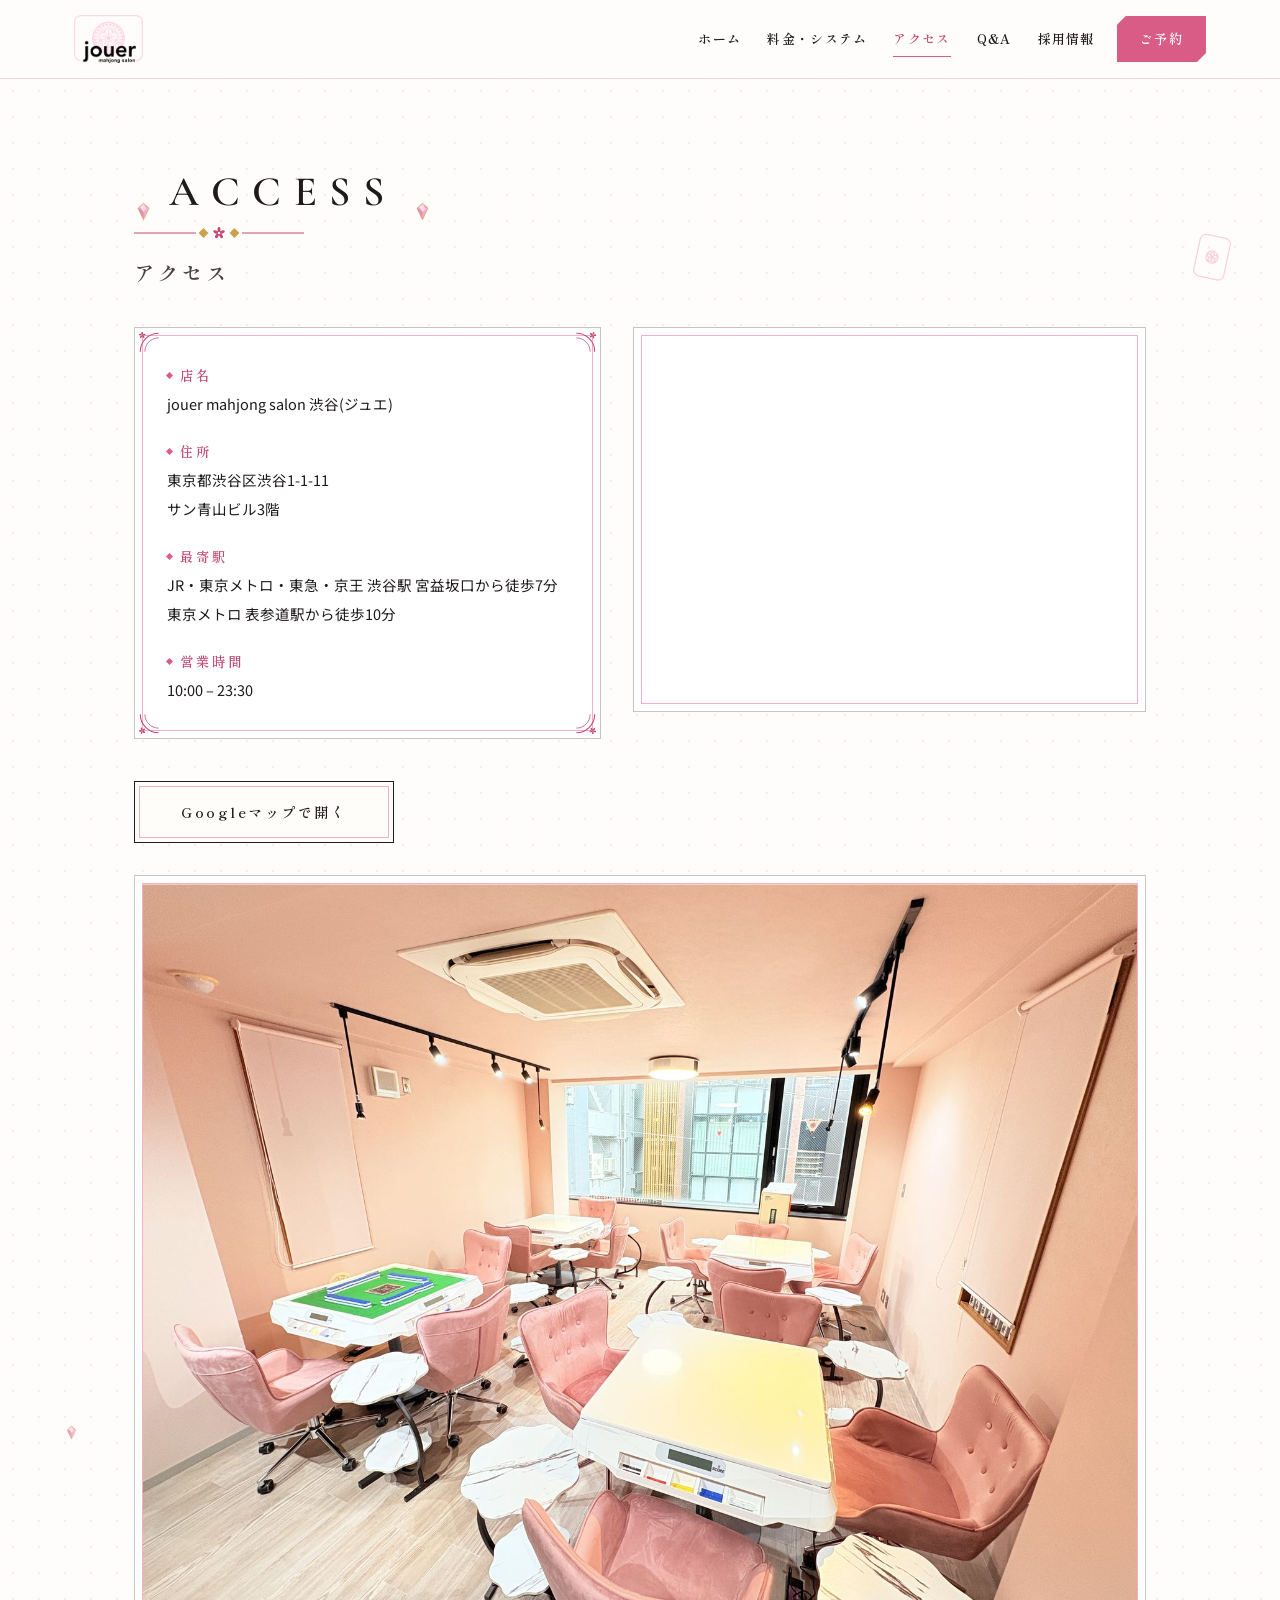
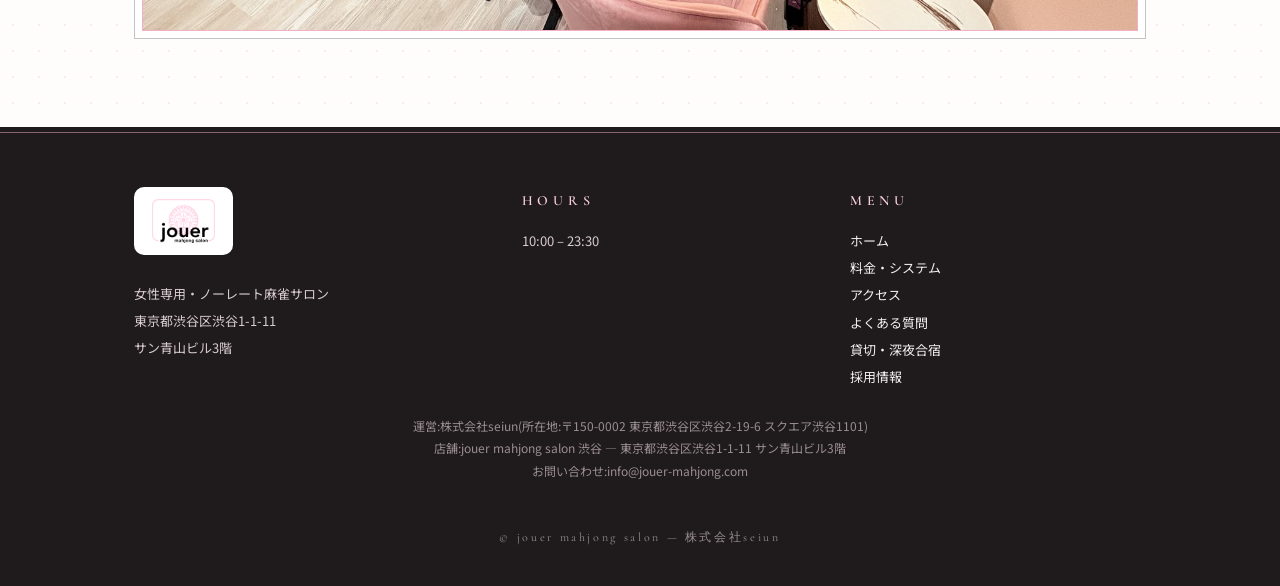
==== commit 11c0f04f: "フッター営業時間の誤表記を修正(v22.2 §1 / Phase1差し戻し分) 「10:00 – 23:00(毎日5枠で開催)」は誤り。正しくは「10:00 – 23:30」。 5枠はグループレッスン" ====
--- a/access.html
+++ b/access.html
@@ -48,7 +48,7 @@
         <dt>最寄駅</dt>
         <dd>JR・東京メトロ・東急・京王 渋谷駅 宮益坂口から徒歩7分<br>東京メトロ 表参道駅から徒歩10分</dd>
         <dt>営業時間</dt>
-        <dd>10:00 – 23:00(毎日5枠で開催)</dd>
+        <dd>10:00 – 23:30</dd>
       </dl></div>
       <div class="map-frame" data-reveal>
         <iframe src="https://maps.google.com/maps?q=jouer%20mahjong%20salon%20%E6%B8%8B%E8%B0%B7%E5%8C%BA%E6%B8%8B%E8%B0%B71-1-11&z=17&output=embed" loading="lazy" title="jouer mahjong salon 渋谷の地図" referrerpolicy="no-referrer-when-downgrade"></iframe>
@@ -73,7 +73,7 @@
       <div>
         <h4>HOURS</h4>
         <!-- ▼▼ 編集OK:営業時間 ▼▼ -->
-        <p>10:00 – 23:00(毎日5枠で開催)</p>
+        <p>10:00 – 23:30</p>
         <!-- ▲▲ 編集OK:営業時間 ▲▲ -->
       </div>
       <div>
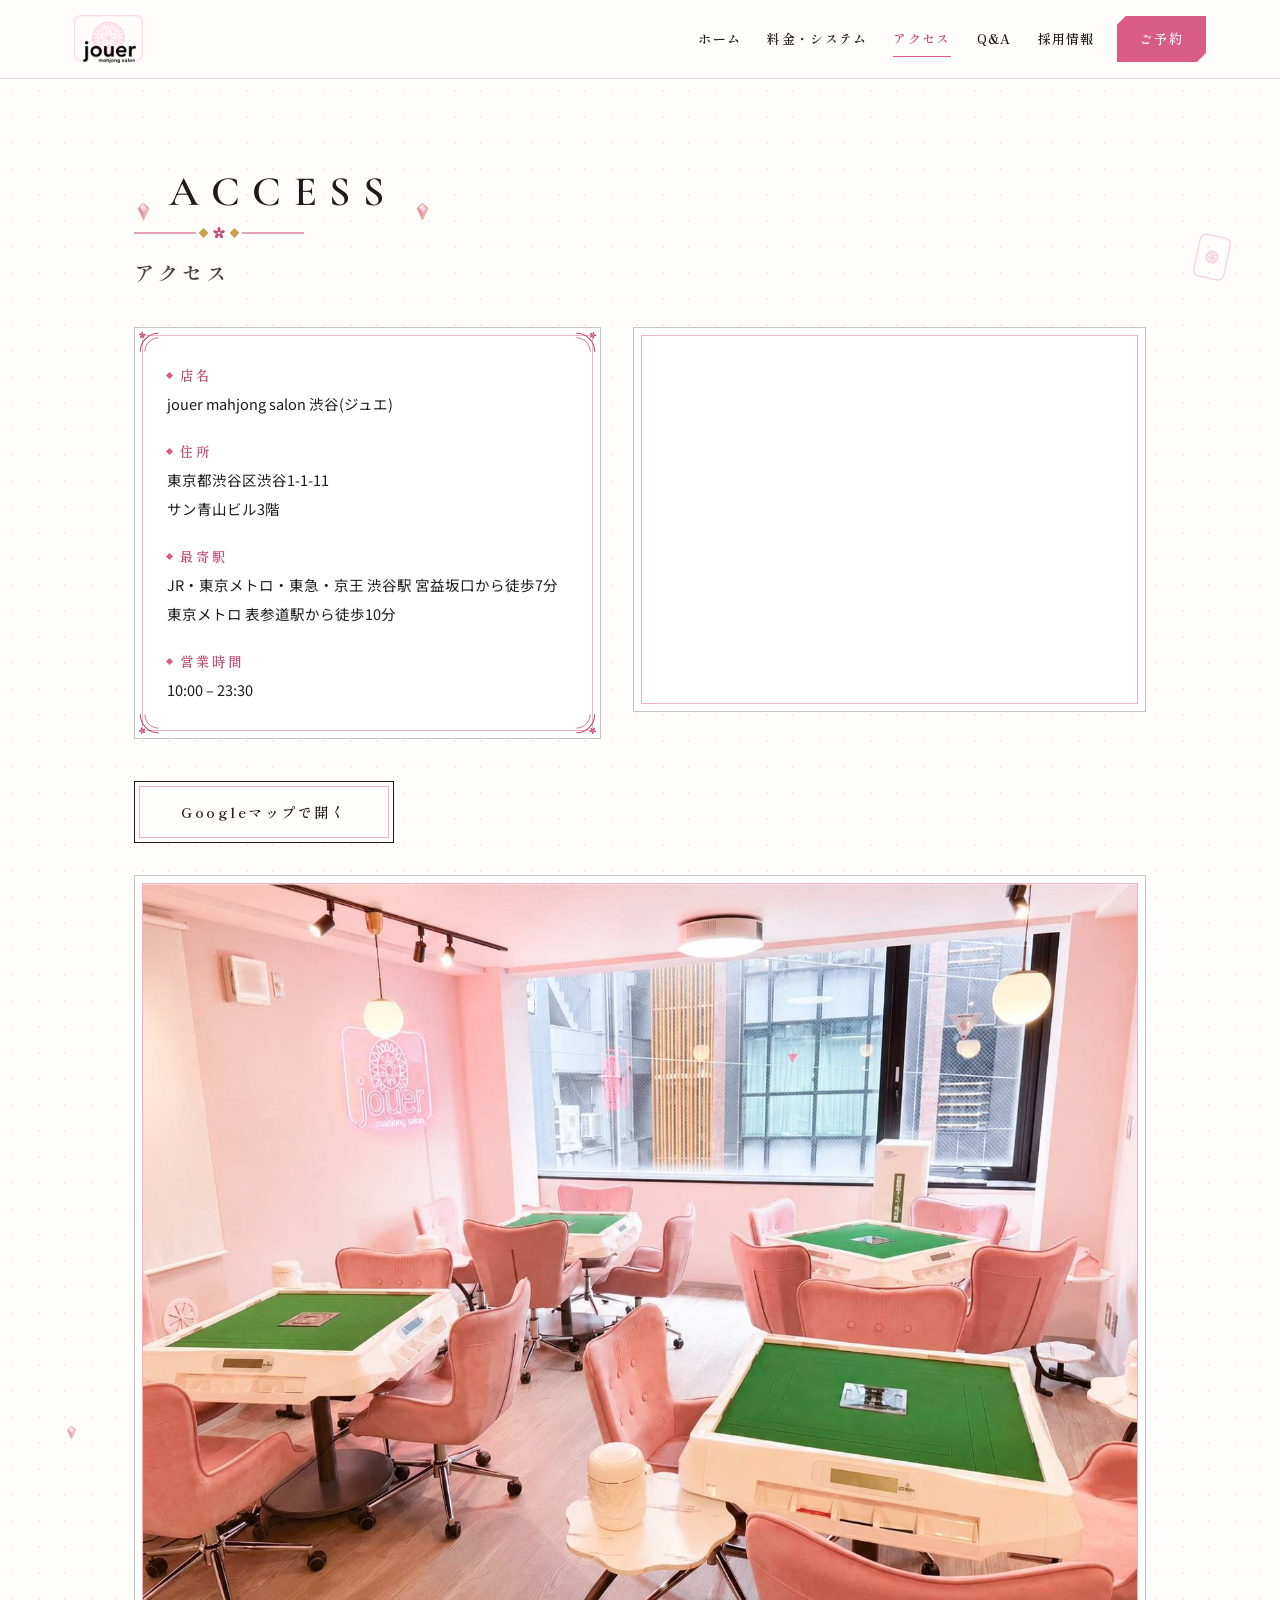
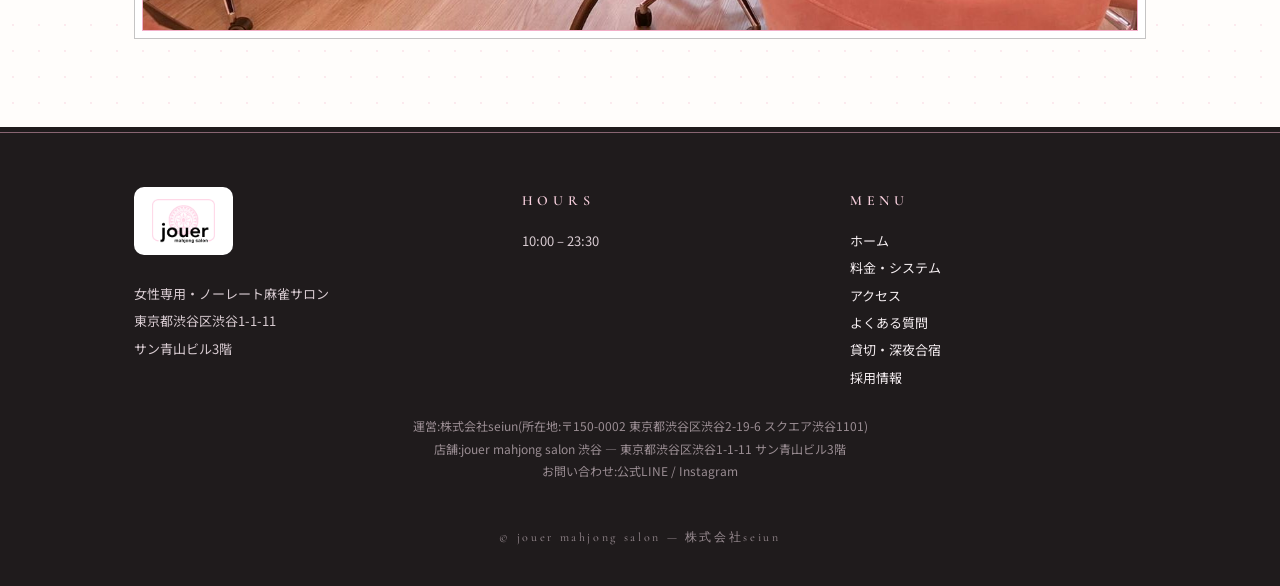
==== commit c434b650: "トップ再構成(プラン先出し・セット追加)+プラン選択ラベル/ミニガイド+写真差し替え+連絡先整理(v26) HOW TO ENJOYをヒーロー直後へ移動しセット利用の3枚目カードを追加。price.h" ====
--- a/access.html
+++ b/access.html
@@ -57,7 +57,7 @@
       <p style="margin-top:10px"><a class="btn" href="https://share.google/EX7jSMPCL6X9i9RC0" target="_blank" rel="noopener">Googleマップで開く</a></p>
       <!-- ▲▲ 編集OK ▲▲ -->
     </div>
-    <div class="photo-frame" data-reveal style="margin-top:32px"><img src="interior.jpg" alt="jouerの店内。ピンクを基調とした空間に全自動麻雀卓が並ぶ" loading="lazy"></div>
+    <div class="photo-frame" data-reveal style="margin-top:32px"><img src="interior.jpg" alt="jouerの店内。ピンクを基調とした空間にネオンサインと全自動麻雀卓が並ぶ" loading="lazy"></div>
   </div>
 </section>
 </main>
@@ -89,7 +89,7 @@
       </div>
     </div>
     <!-- ▼▼ 編集OK:運営者情報 ▼▼ -->
-    <p style="text-align:center;font-size:12px;color:#9a8d93;margin-top:24px;line-height:1.9">運営:株式会社seiun(所在地:〒150-0002 東京都渋谷区渋谷2-19-6 スクエア渋谷1101)<br>店舗:jouer mahjong salon 渋谷 — 東京都渋谷区渋谷1-1-11 サン青山ビル3階<br>お問い合わせ:<a href="mailto:info@jouer-mahjong.com" style="color:#9a8d93">info@jouer-mahjong.com</a></p>
+    <p style="text-align:center;font-size:12px;color:#9a8d93;margin-top:24px;line-height:1.9">運営:株式会社seiun(所在地:〒150-0002 東京都渋谷区渋谷2-19-6 スクエア渋谷1101)<br>店舗:jouer mahjong salon 渋谷 — 東京都渋谷区渋谷1-1-11 サン青山ビル3階<br>お問い合わせ:<a href="https://lin.ee/qetP6h9" target="_blank" rel="noopener" style="color:#9a8d93">公式LINE</a> / <a href="https://www.instagram.com/jouer.mahjong/" target="_blank" rel="noopener" style="color:#9a8d93">Instagram</a></p>
     <!-- ▲▲ 編集OK:運営者情報 ▲▲ -->
     <p class="copy">© jouer mahjong salon — 株式会社seiun</p>
   </div>
--- a/style.css
+++ b/style.css
@@ -466,9 +466,10 @@
 .plan{scroll-margin-top:120px;border-color:var(--hair)}
 .plan .rec{display:none;position:absolute;top:-12px;left:22px;z-index:2;background:var(--rose);color:#fff;font-family:var(--disp);font-size:11px;font-weight:600;letter-spacing:.16em;padding:4px 14px;border-radius:999px}
 .plan.pick{border-color:var(--rose);box-shadow:0 16px 36px rgba(217,92,134,.22)}
-.plan.pick .rec{display:inline-block}
+.plan .rec{display:inline-block}
 .plan-tag{display:inline-block;font-size:11px;letter-spacing:.14em;color:var(--rose-deep);background:var(--pink-soft);border:1px solid var(--pink-mid);border-radius:999px;padding:2px 13px;margin-bottom:12px}
 .plan .pn{font-family:var(--disp);font-weight:700;font-size:19px;letter-spacing:.12em;margin-bottom:8px}
+.rec+.pn{margin-top:16px}
 .plan .pcopy{font-size:13.5px;color:#4a4145;line-height:1.9}
 .plan-price{margin-top:12px;font-family:var(--disp);font-weight:700;font-size:22px;color:var(--rose-deep);letter-spacing:.04em}
 .plan-price small{font-family:var(--body);font-weight:400;font-size:11.5px;color:var(--gray);margin-left:6px;letter-spacing:.04em}
@@ -541,3 +542,8 @@
 #rsvBody{opacity:1;transition:opacity .3s}
 #rsvBody.rsv-fade{opacity:0}
 @media(prefers-reduced-motion:reduce){#rsvBody{transition:none}}
+
+/* v26: style-cardの価格帯(pt)をカード下端に揃える */
+.style-card{display:flex;flex-direction:column;height:100%}
+.style-card p:not(.pt){margin-bottom:16px}
+.style-card .pt{margin-top:auto}
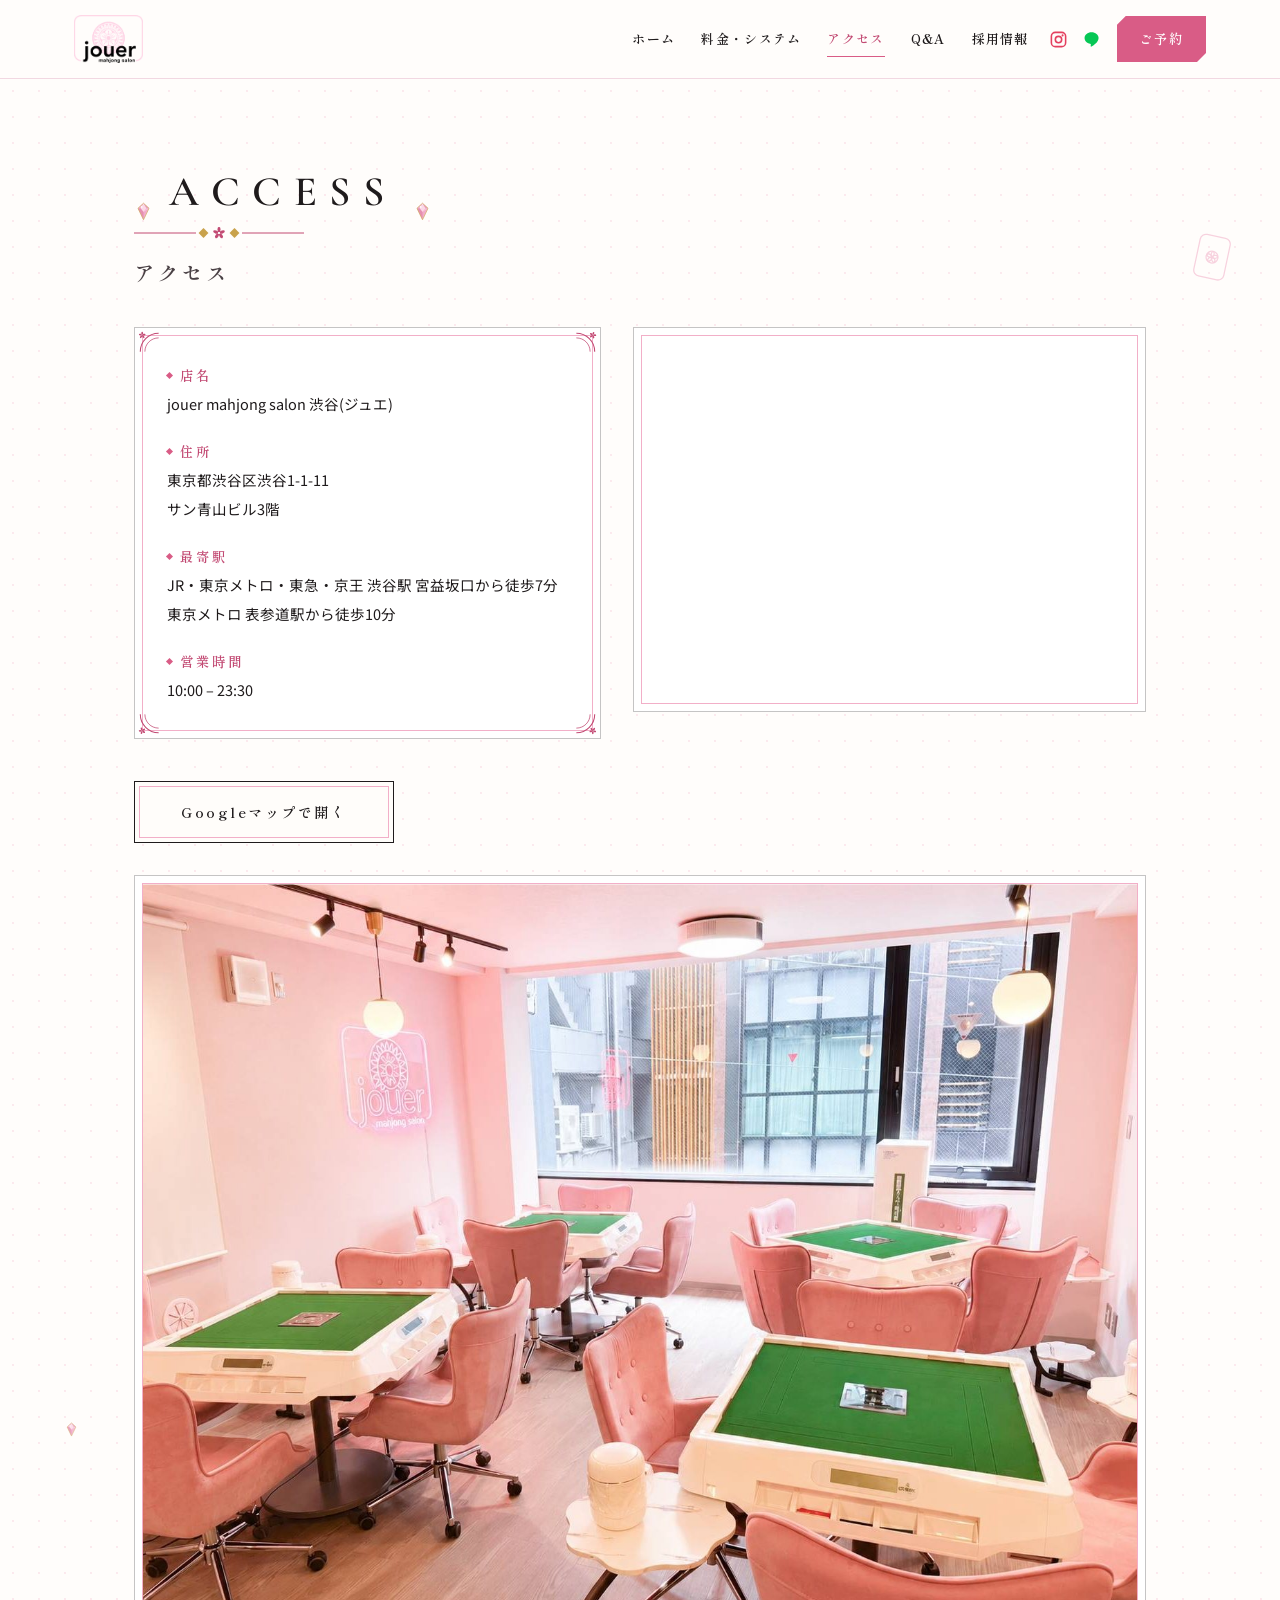
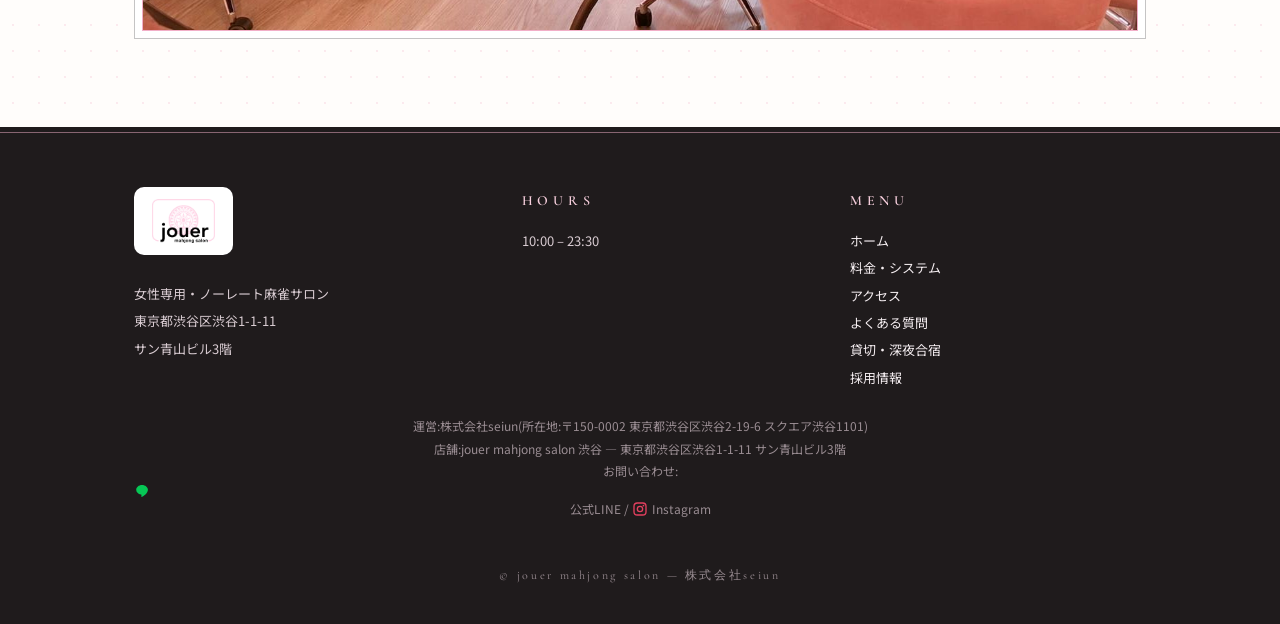
==== commit 710aafed: "プランカード価格位置揃え+4名割強調+CTA1行化+SNSアイコン(v27) price.htmlの3プランカードでサブコピー高さを確保し価格の縦位置を揃え、4名割タグを 塗りつぶし強調+「4人で合計" ====
--- a/access.html
+++ b/access.html
@@ -28,7 +28,7 @@
     </a>
     <nav class="gnav" aria-label="メイン">
       <a href="index.html">ホーム</a><a href="price.html">料金・システム</a><a href="access.html" class="on">アクセス</a><a href="faq.html">Q&amp;A</a><a href="recruit.html">採用情報</a>
-      <a class="cta" href="reserve.html">ご予約</a>
+      <a class="sns" href="https://www.instagram.com/jouer.mahjong/" target="_blank" rel="noopener" aria-label="Instagram"><svg class="sns-ico ig" viewBox="0 0 24 24" fill="none" stroke="currentColor" stroke-width="2" aria-hidden="true"><rect x="3" y="3" width="18" height="18" rx="5"/><circle cx="12" cy="12" r="4"/><circle cx="17.2" cy="6.8" r="1.3" fill="currentColor" stroke="none"/></svg></a><a class="sns" href="https://lin.ee/qetP6h9" target="_blank" rel="noopener" aria-label="公式LINE"><svg class="sns-ico ln" viewBox="0 0 24 24" fill="currentColor" aria-hidden="true"><path d="M12 3.2C6.8 3.2 2.6 6.7 2.6 11c0 3.8 3.2 7 7.6 7.7.3.1.7.2.8.5.1.2.1.6.1.8l-.2 1.4c-.1.4-.3 1.6 1.4.9 1.7-.7 9.3-5.5 9.3-11.3 0-4.3-4.2-7.8-9.6-7.8z"/></svg></a><a class="cta" href="reserve.html">ご予約</a>
     </nav>
   </div>
 </header>
@@ -89,7 +89,7 @@
       </div>
     </div>
     <!-- ▼▼ 編集OK:運営者情報 ▼▼ -->
-    <p style="text-align:center;font-size:12px;color:#9a8d93;margin-top:24px;line-height:1.9">運営:株式会社seiun(所在地:〒150-0002 東京都渋谷区渋谷2-19-6 スクエア渋谷1101)<br>店舗:jouer mahjong salon 渋谷 — 東京都渋谷区渋谷1-1-11 サン青山ビル3階<br>お問い合わせ:<a href="https://lin.ee/qetP6h9" target="_blank" rel="noopener" style="color:#9a8d93">公式LINE</a> / <a href="https://www.instagram.com/jouer.mahjong/" target="_blank" rel="noopener" style="color:#9a8d93">Instagram</a></p>
+    <p style="text-align:center;font-size:12px;color:#9a8d93;margin-top:24px;line-height:1.9">運営:株式会社seiun(所在地:〒150-0002 東京都渋谷区渋谷2-19-6 スクエア渋谷1101)<br>店舗:jouer mahjong salon 渋谷 — 東京都渋谷区渋谷1-1-11 サン青山ビル3階<br>お問い合わせ:<a href="https://lin.ee/qetP6h9" target="_blank" rel="noopener" style="color:#9a8d93"><svg class="sns-ico ln" viewBox="0 0 24 24" fill="currentColor" aria-hidden="true"><path d="M12 3.2C6.8 3.2 2.6 6.7 2.6 11c0 3.8 3.2 7 7.6 7.7.3.1.7.2.8.5.1.2.1.6.1.8l-.2 1.4c-.1.4-.3 1.6 1.4.9 1.7-.7 9.3-5.5 9.3-11.3 0-4.3-4.2-7.8-9.6-7.8z"/></svg>公式LINE</a> / <a href="https://www.instagram.com/jouer.mahjong/" target="_blank" rel="noopener" style="color:#9a8d93"><svg class="sns-ico ig" viewBox="0 0 24 24" fill="none" stroke="currentColor" stroke-width="2" aria-hidden="true"><rect x="3" y="3" width="18" height="18" rx="5"/><circle cx="12" cy="12" r="4"/><circle cx="17.2" cy="6.8" r="1.3" fill="currentColor" stroke="none"/></svg>Instagram</a></p>
     <!-- ▲▲ 編集OK:運営者情報 ▲▲ -->
     <p class="copy">© jouer mahjong salon — 株式会社seiun</p>
   </div>
--- a/style.css
+++ b/style.css
@@ -370,7 +370,7 @@
 .cta-band{background:var(--pink-bg);text-align:center;position:relative;overflow:hidden;border-top:1px solid var(--line)}
 .cta-band .mini-mark{width:66px;height:66px;margin:0 auto 20px;animation:breath 6s ease-in-out infinite}
 @keyframes breath{0%,100%{transform:scale(1)}50%{transform:scale(1.08)}}
-.cta-band .cb-ttl{font-family:var(--disp);font-weight:700;font-size:clamp(22px,3.4vw,29px);letter-spacing:.12em;margin-bottom:16px}
+.cta-band .cb-ttl{font-family:var(--disp);font-weight:700;font-size:clamp(22px,3.4vw,29px);letter-spacing:.12em;margin-bottom:16px;white-space:nowrap}
 .cta-band p{max-width:520px;margin:0 auto 30px;color:#4a4145;font-size:14.5px}
 
 /* ══ footer ══ */
@@ -470,6 +470,21 @@
 .plan-tag{display:inline-block;font-size:11px;letter-spacing:.14em;color:var(--rose-deep);background:var(--pink-soft);border:1px solid var(--pink-mid);border-radius:999px;padding:2px 13px;margin-bottom:12px}
 .plan .pn{font-family:var(--disp);font-weight:700;font-size:19px;letter-spacing:.12em;margin-bottom:8px}
 .rec+.pn{margin-top:16px}
+
+/* v27: CTAタイトルはモバイルでも1行(文字サイズで吸収) */
+@media(max-width:560px){.cta-band .cb-ttl{font-size:clamp(15px,4.8vw,22px);letter-spacing:.06em}}
+/* v27: プランカードの価格位置を揃える(3列表示時のみ。サブコピー2行分の高さを確保) */
+@media(min-width:821px){.plan .pcopy{min-height:calc(1.9em * 2)}}
+/* v27: 4名割タグの強調 */
+.plan-tag.deal{background:var(--rose);color:#fff;border-color:var(--rose);font-weight:600;letter-spacing:.12em}
+/* v27: SNSアイコン */
+.sns-ico{width:16px;height:16px;vertical-align:-3px;margin-right:4px}
+.sns-ico.ig{color:#E4405F}
+.sns-ico.ln{color:#06C755}
+.gnav a.sns{display:inline-flex;align-items:center;padding:8px 6px}
+.gnav a.sns::after{display:none}
+.gnav a.sns .sns-ico{width:19px;height:19px;margin-right:0;vertical-align:0}
+
 .plan .pcopy{font-size:13.5px;color:#4a4145;line-height:1.9}
 .plan-price{margin-top:12px;font-family:var(--disp);font-weight:700;font-size:22px;color:var(--rose-deep);letter-spacing:.04em}
 .plan-price small{font-family:var(--body);font-weight:400;font-size:11.5px;color:var(--gray);margin-left:6px;letter-spacing:.04em}
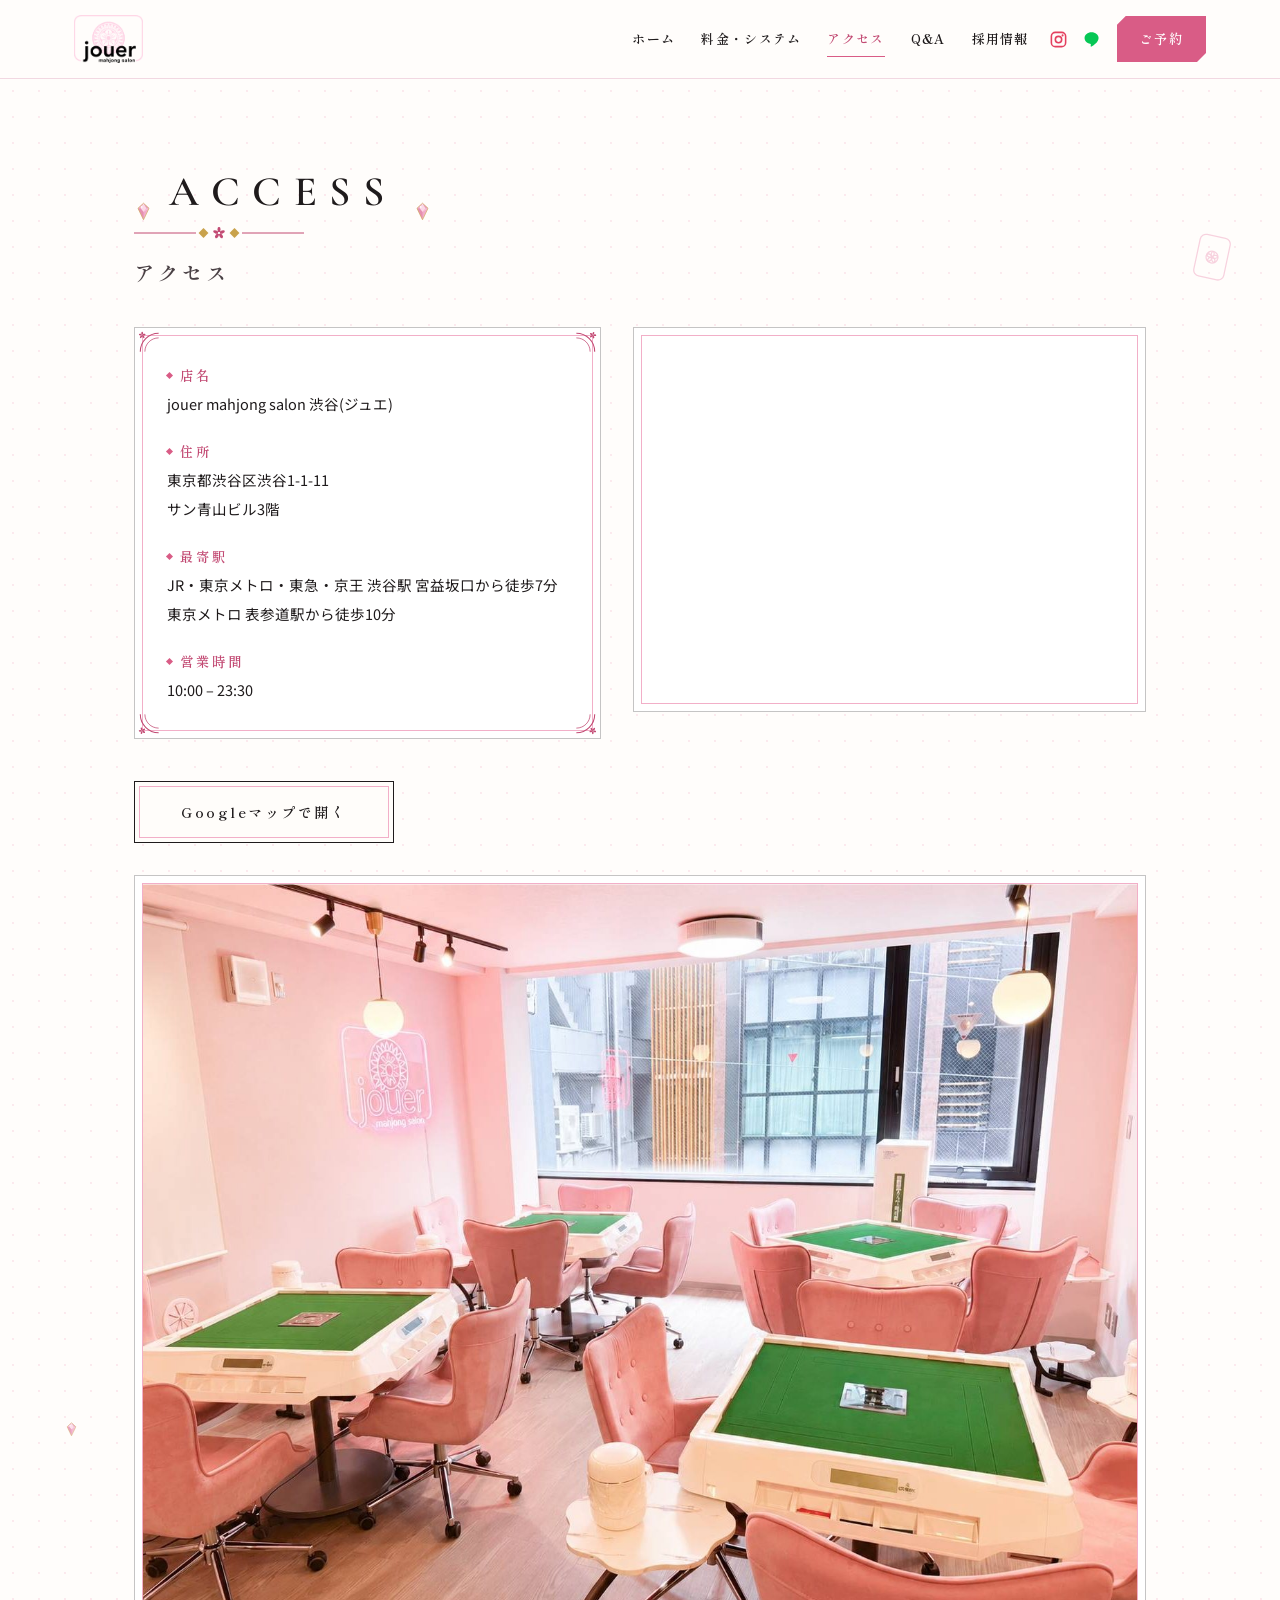
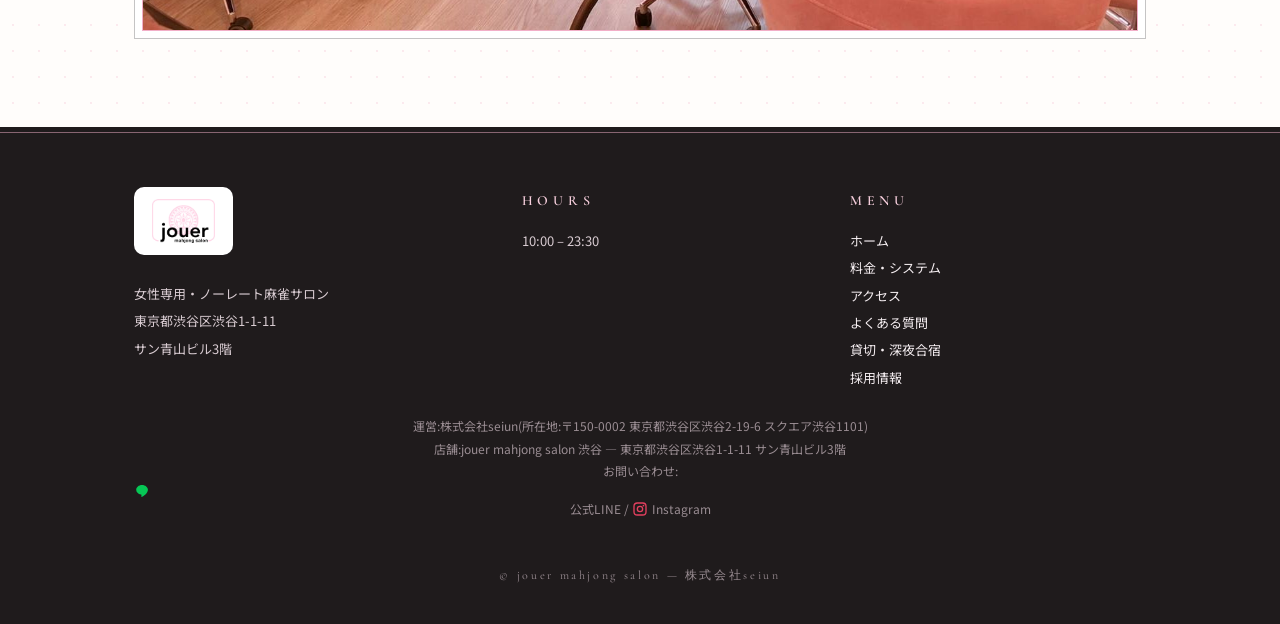
==== commit 9dcef27e: "サイト公開:noindex削除+robots.txt/sitemap.xml/canonical/OG画像整備(v28) 全6ページからnoindexを削除し検索エンジンへの露出を解禁。各ページにca" ====
--- a/access.html
+++ b/access.html
@@ -3,16 +3,16 @@
 <head>
 <meta charset="UTF-8">
 <meta name="viewport" content="width=device-width, initial-scale=1.0">
+<link rel="canonical" href="https://jouer-mahjong.com/access.html">
 <title>アクセス|jouer mahjong salon 渋谷</title>
 <meta name="description" content="渋谷の女性専用・ノーレート麻雀サロン jouer(ジュエ)。1卓に1人のトレーナーがついて、ゼロから麻雀を楽しく学べます。賭け事なし・初心者歓迎。">
-<!-- ▼▼ 正式公開時にこの1行を削除 ▼▼ -->
-<meta name="robots" content="noindex,nofollow">
 <link rel="icon" href="logo.png">
 <link rel="apple-touch-icon" href="logo.png">
 <meta property="og:type" content="website">
 <meta property="og:title" content="アクセス|jouer mahjong salon 渋谷">
 <meta property="og:description" content="渋谷の女性専用・ノーレート麻雀サロン jouer(ジュエ)。1卓に1人のトレーナーがついて、ゼロから麻雀を楽しく学べます。賭け事なし・初心者歓迎。">
-<meta property="og:image" content="https://jouer-mahjong.com/logo.png">
+<meta property="og:image" content="https://jouer-mahjong.com/og-image.jpg">
+<meta name="twitter:card" content="summary_large_image">
 
 <link rel="preconnect" href="https://fonts.googleapis.com">
 <link rel="preconnect" href="https://fonts.gstatic.com" crossorigin>
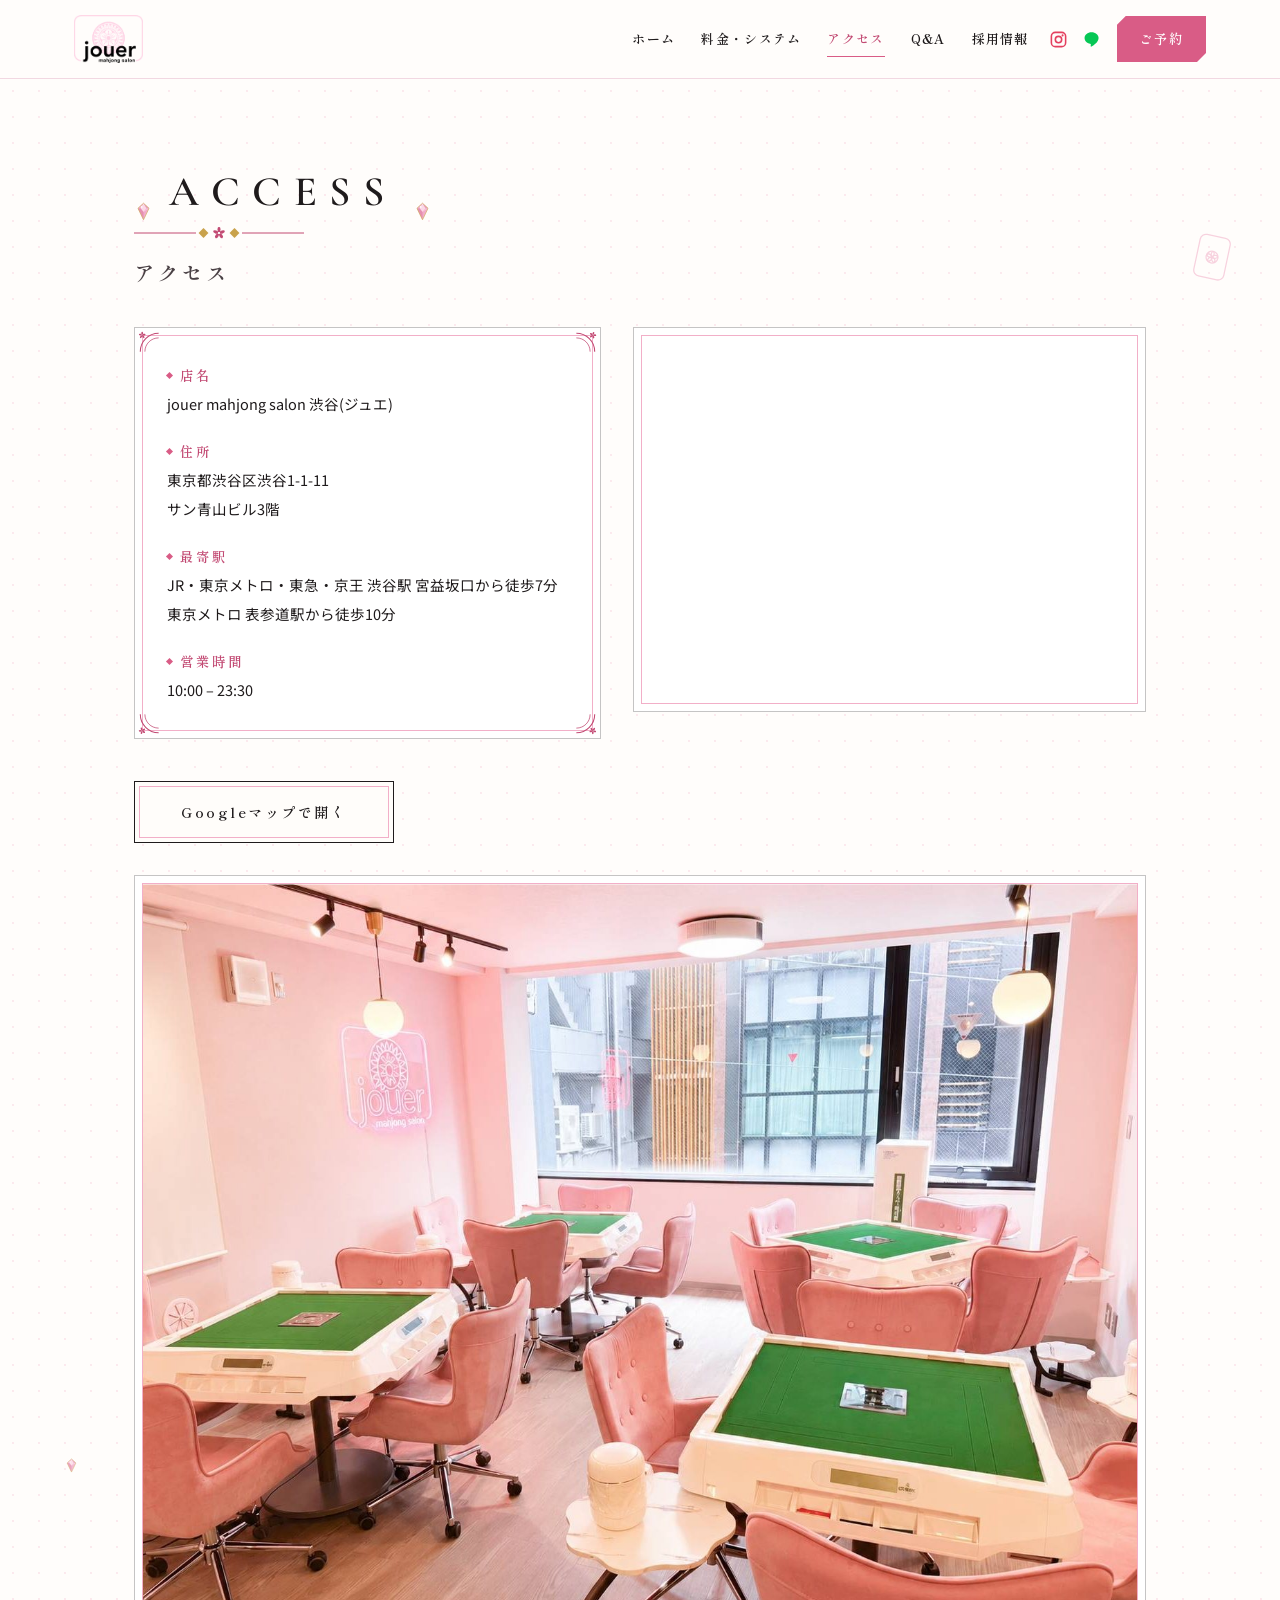
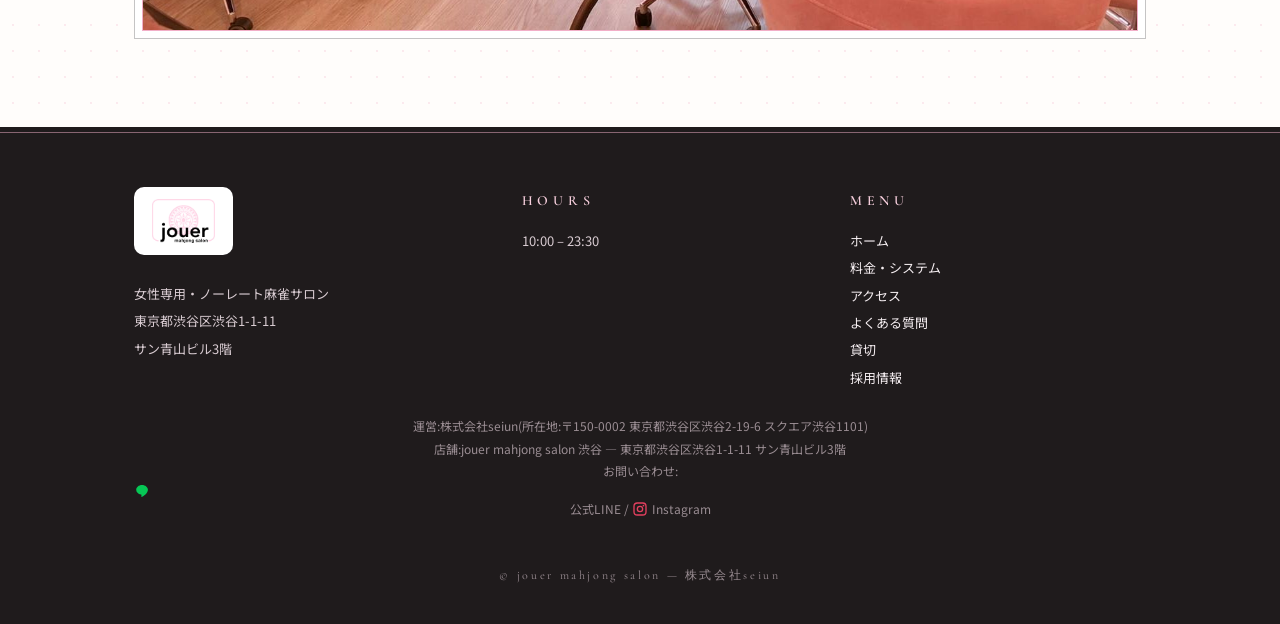
==== commit be17a5e1: "キャッシュレス決済審査対策(Square申請前の必須改修)(v29) 賭け事のない麻雀教室・レッスンサービスであることを人間の審査担当にもテキスト 抽出ツールにも誤読なく伝わる状態にする。  - in" ====
--- a/access.html
+++ b/access.html
@@ -83,7 +83,7 @@
           <li><a href="price.html">料金・システム</a></li>
           <li><a href="access.html">アクセス</a></li>
           <li><a href="faq.html">よくある質問</a></li>
-          <li><a href="index.html#charter">貸切・深夜合宿</a></li>
+          <li><a href="index.html#charter">貸切</a></li>
           <li><a href="recruit.html">採用情報</a></li>
         </ul>
       </div>
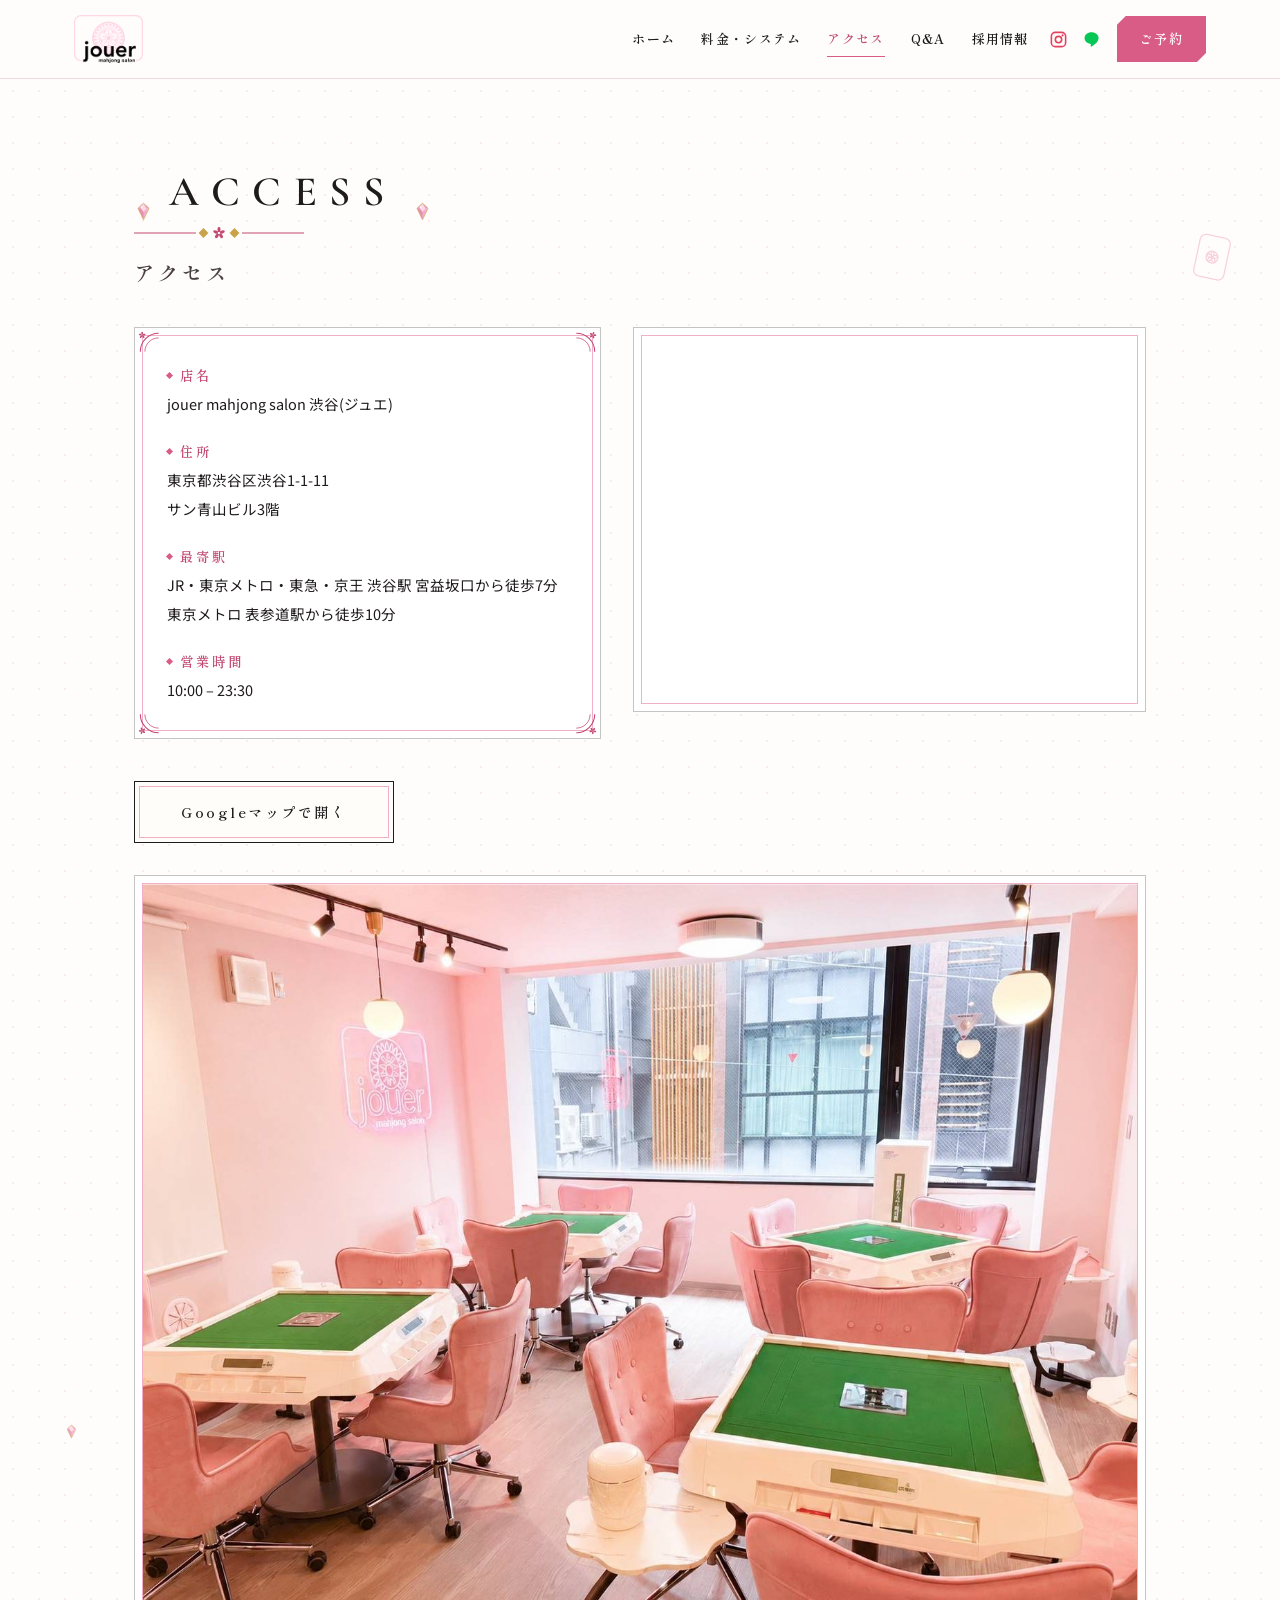
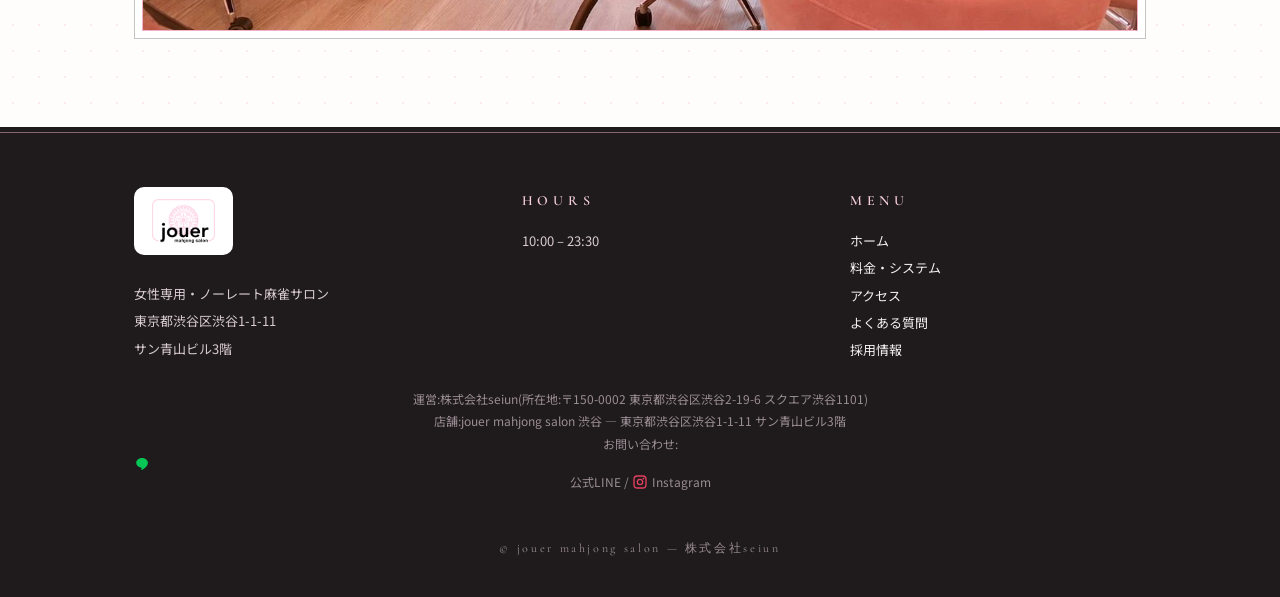
==== commit ac53d7a5: "料金改定(2026-10-01)の全面反映+予約導線のLINE一本化(v30) 新体系(初回体験/通常レッスン/女子会プラン/セット利用/3つの割引/ドリンク)に price/index/faq/re" ====
--- a/access.html
+++ b/access.html
@@ -83,7 +83,6 @@
           <li><a href="price.html">料金・システム</a></li>
           <li><a href="access.html">アクセス</a></li>
           <li><a href="faq.html">よくある質問</a></li>
-          <li><a href="index.html#charter">貸切</a></li>
           <li><a href="recruit.html">採用情報</a></li>
         </ul>
       </div>
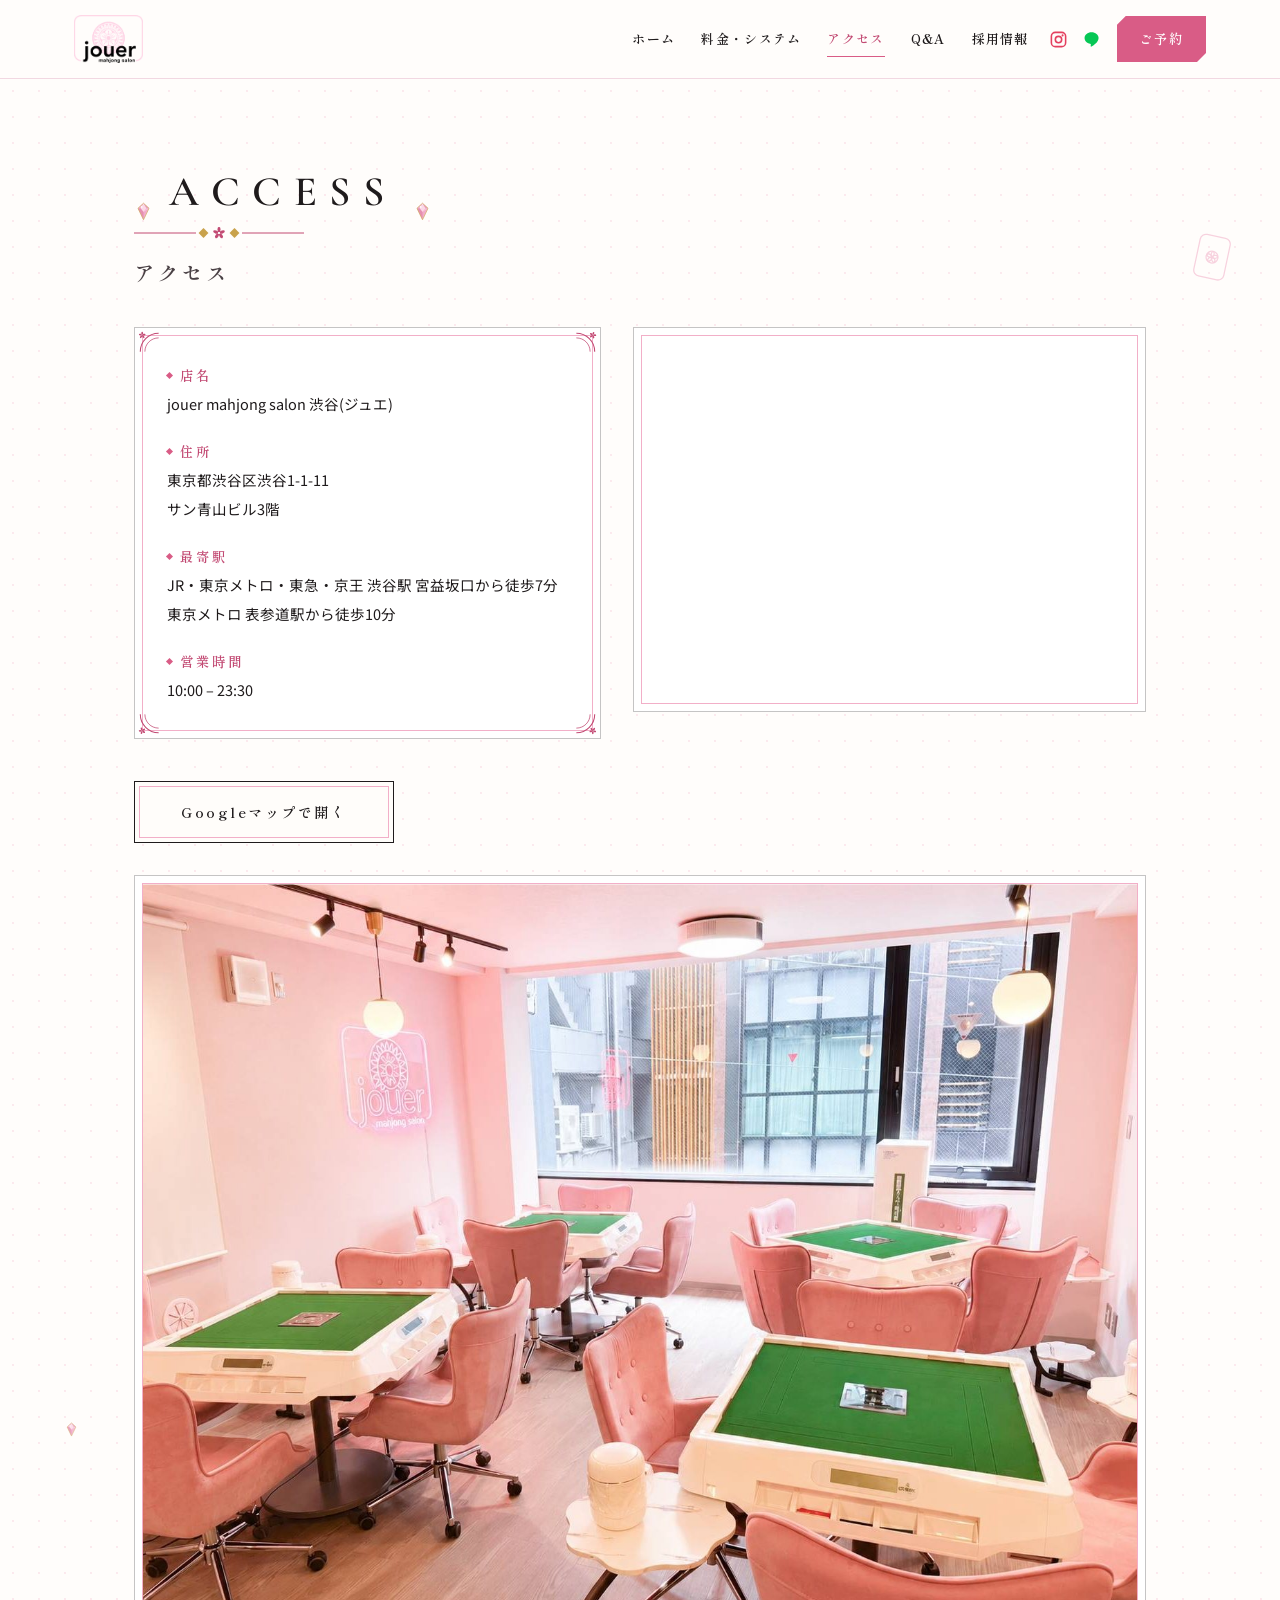
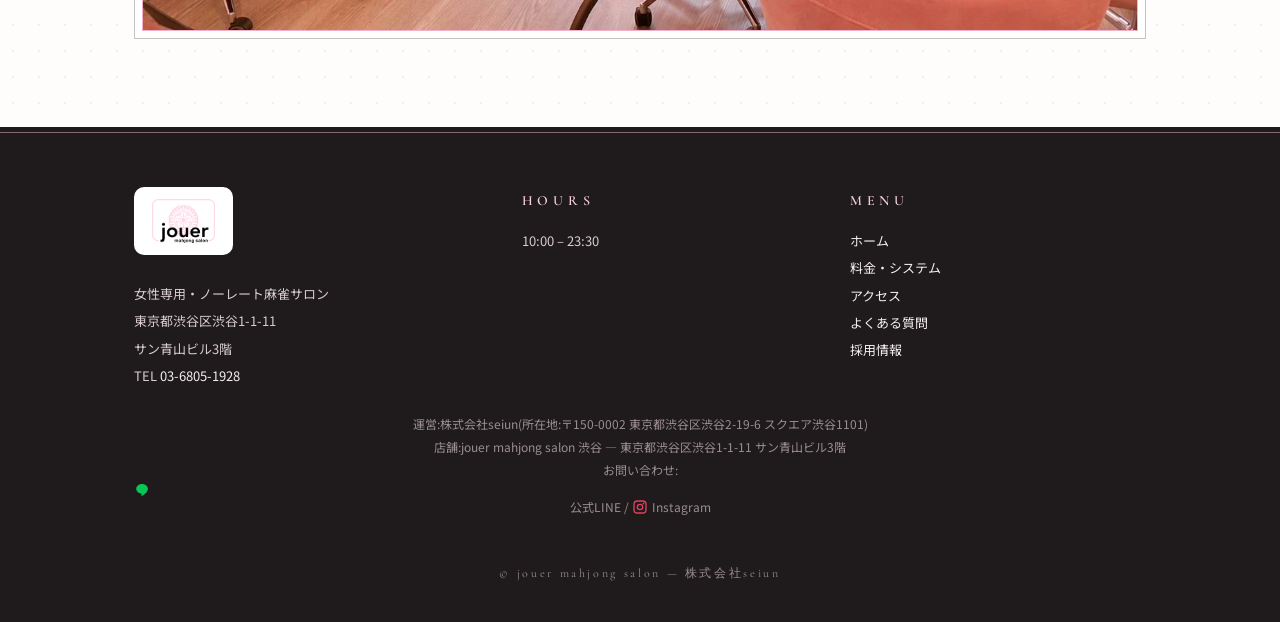
==== commit 20be116e: "Merge fix/v31-pricing-2026-10-end: 2026-10末料金改定の反映 Co-Authored-By: Claude Sonnet 5.5 <noreply@anthro" ====
--- a/access.html
+++ b/access.html
@@ -67,7 +67,7 @@
       <div>
         <span class="foot-logo"><img src="logo.png" alt="jouer mahjong salon"></span>
         <!-- ▼▼ 編集OK:住所 ▼▼ -->
-        <p style="margin-top:16px">女性専用・ノーレート麻雀サロン<br>東京都渋谷区渋谷1-1-11<br>サン青山ビル3階</p>
+        <p style="margin-top:16px">女性専用・ノーレート麻雀サロン<br>東京都渋谷区渋谷1-1-11<br>サン青山ビル3階<br>TEL <a href="tel:0368051928">03-6805-1928</a></p>
         <!-- ▲▲ 編集OK:住所 ▲▲ -->
       </div>
       <div>
